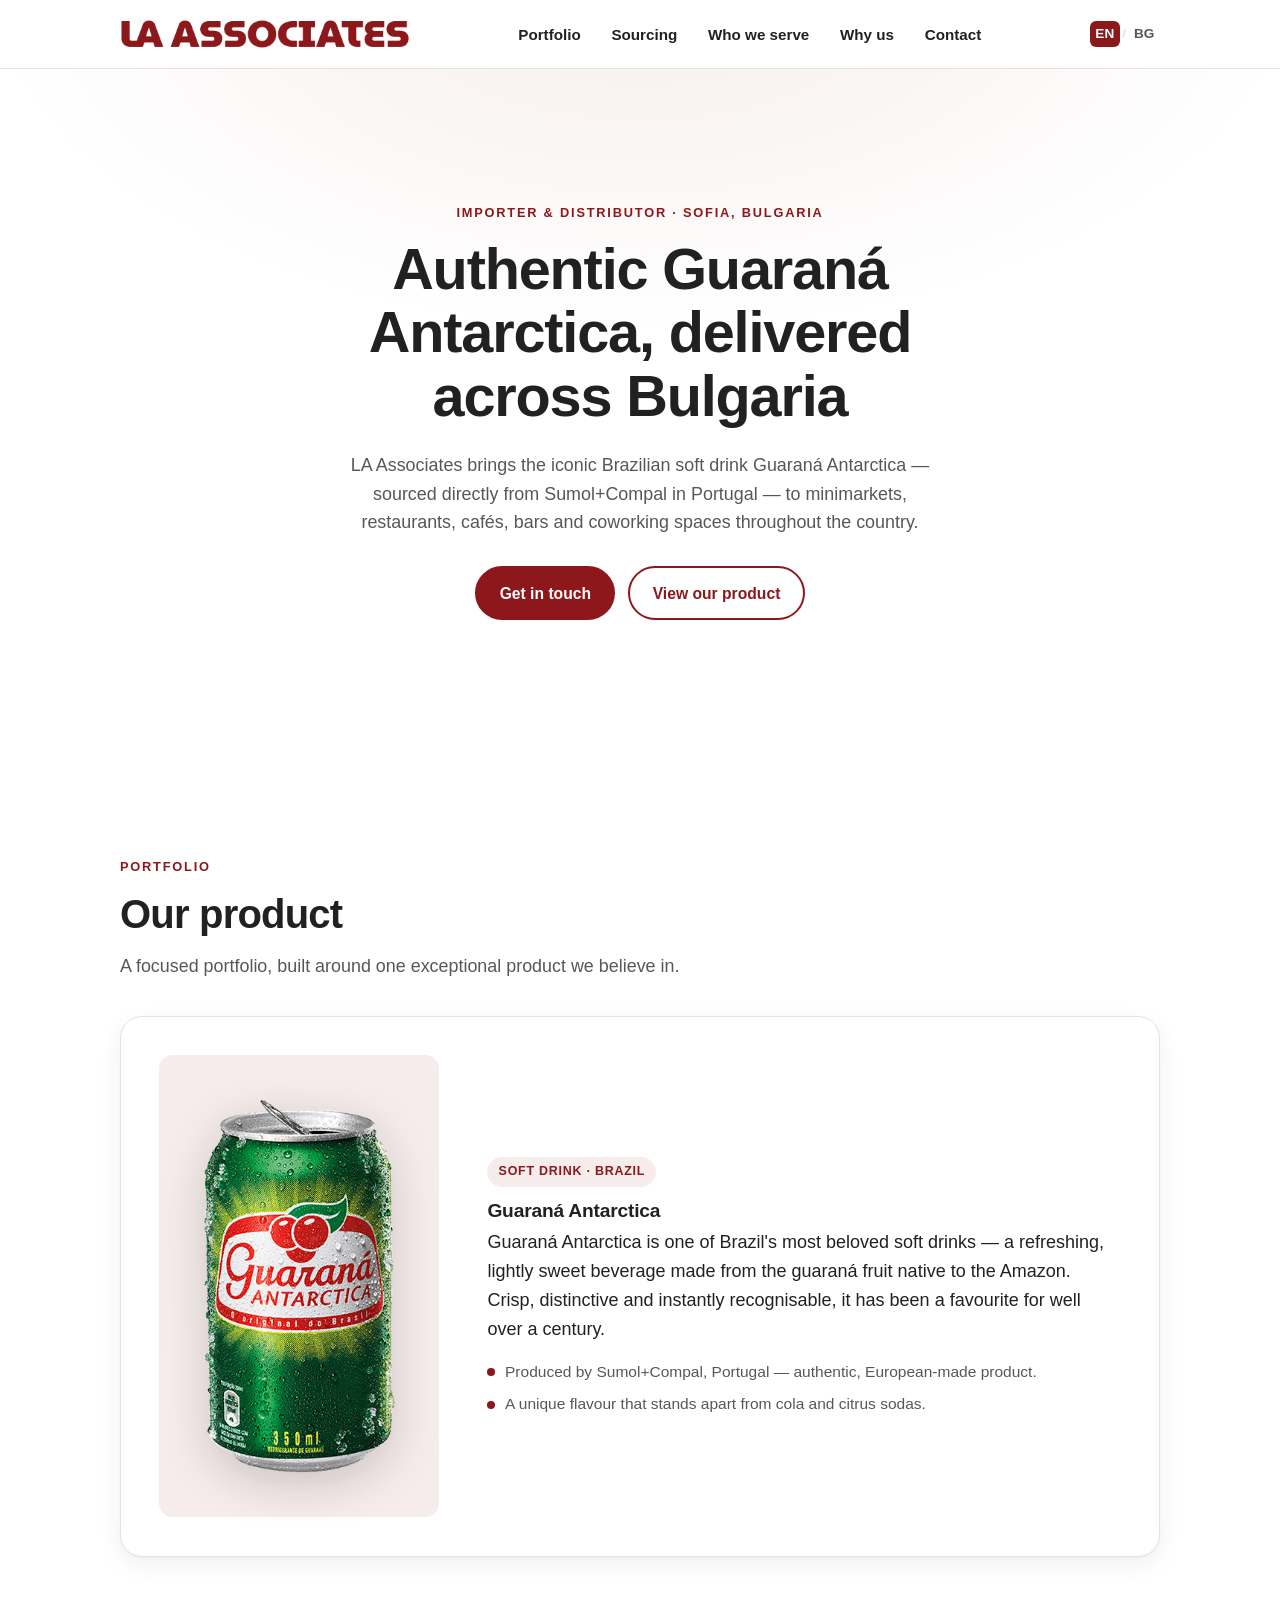
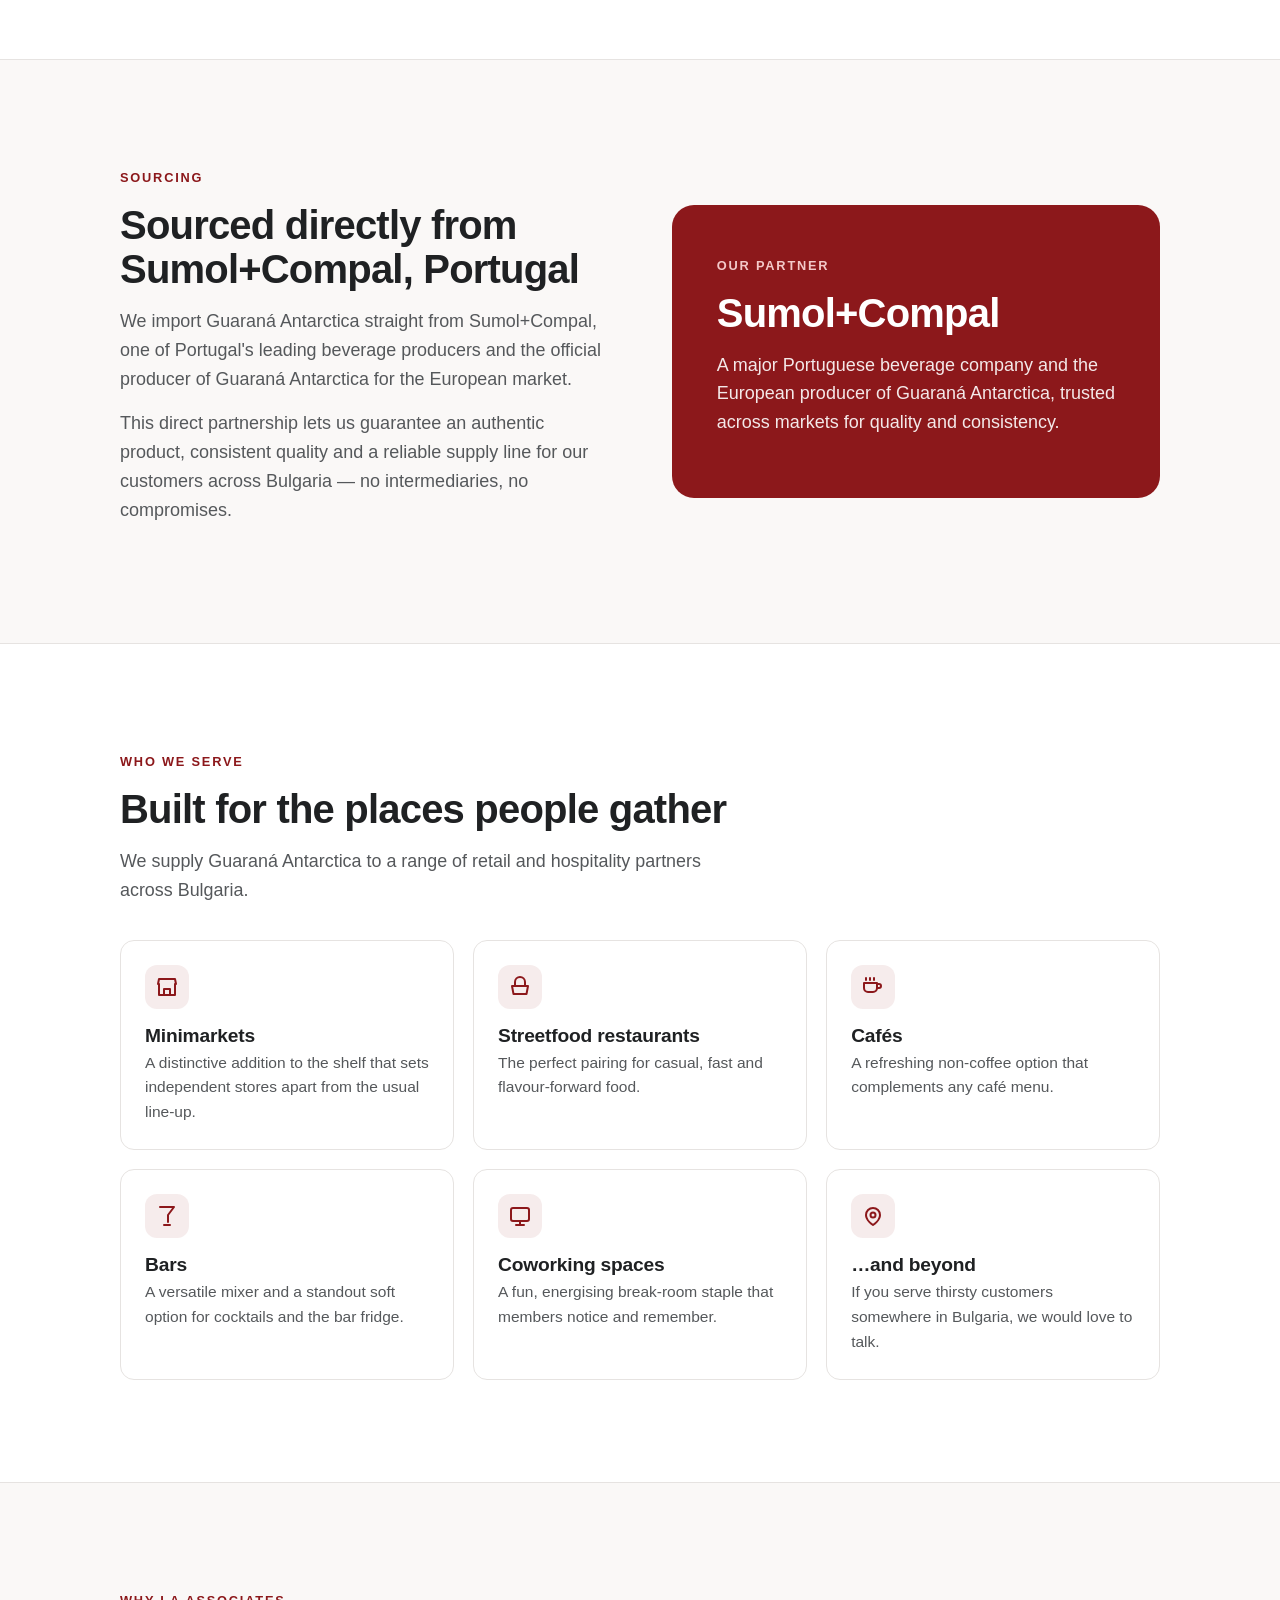
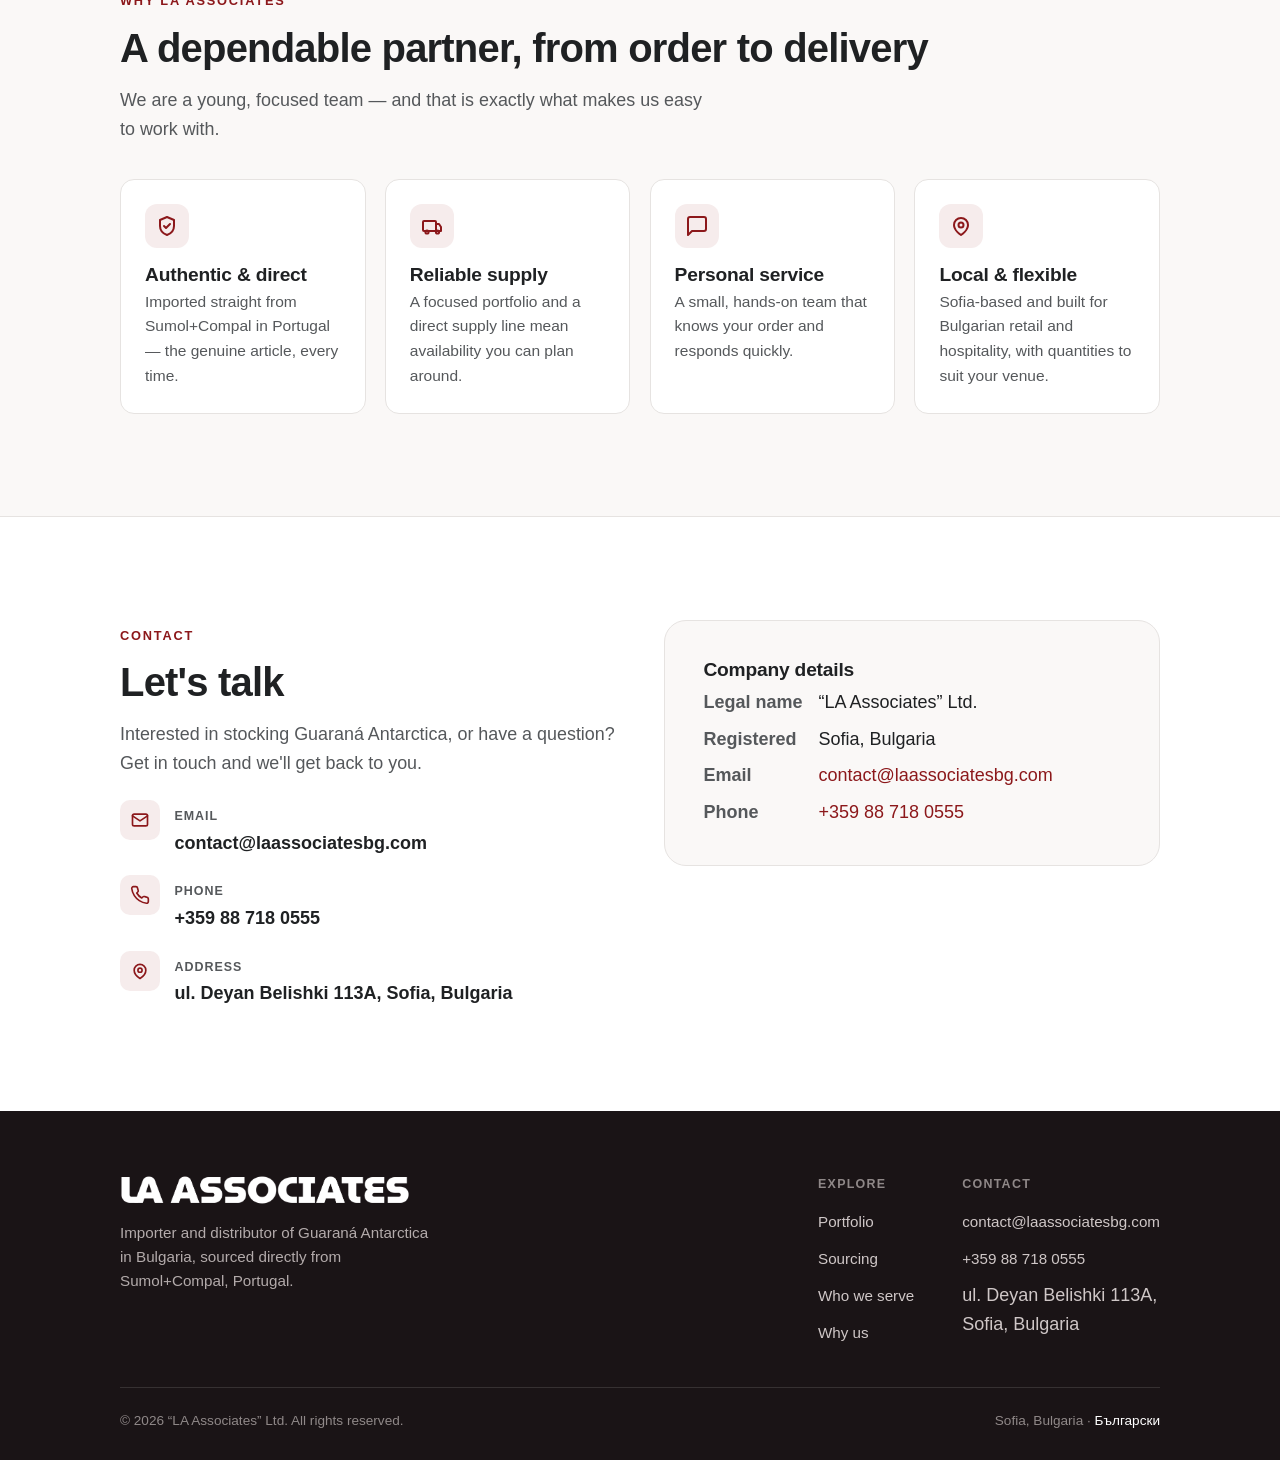
==== index.html @ d762b49c "Add initial website structure and assets for LA Associates - Created index.html with complete websit" ====
<!DOCTYPE html>
<html lang="en">
<head>
  <meta charset="utf-8">
  <meta name="viewport" content="width=device-width, initial-scale=1">

  <title>LA Associates — Guaraná Antarctica Importer & Distributor in Bulgaria</title>
  <meta name="description" content="LA Associates is a Sofia-based importer and distributor of Guaraná Antarctica, the iconic Brazilian soft drink, sourced directly from Sumol+Compal in Portugal and supplied to retailers and venues across Bulgaria.">
  <meta name="theme-color" content="#8C181B">
  <link rel="canonical" href="https://laassociatesbg.com/">

  <!-- Language alternates -->
  <link rel="alternate" hreflang="en" href="https://laassociatesbg.com/">
  <link rel="alternate" hreflang="bg" href="https://laassociatesbg.com/bg/">
  <link rel="alternate" hreflang="x-default" href="https://laassociatesbg.com/">

  <!-- Icons -->
  <link rel="icon" href="/favicon.ico" sizes="any">
  <link rel="icon" type="image/png" sizes="32x32" href="/assets/img/favicon-32.png">
  <link rel="icon" type="image/png" sizes="16x16" href="/assets/img/favicon-16.png">
  <link rel="apple-touch-icon" href="/assets/img/apple-touch-icon.png">
  <link rel="manifest" href="/site.webmanifest">

  <!-- Open Graph / Twitter -->
  <meta property="og:type" content="website">
  <meta property="og:site_name" content="LA Associates">
  <meta property="og:locale" content="en">
  <meta property="og:locale:alternate" content="bg">
  <meta property="og:title" content="LA Associates — Guaraná Antarctica Importer & Distributor in Bulgaria">
  <meta property="og:description" content="Sofia-based importer and distributor of Guaraná Antarctica, sourced directly from Sumol+Compal, Portugal.">
  <meta property="og:url" content="https://laassociatesbg.com/">
  <meta property="og:image" content="https://laassociatesbg.com/assets/img/og-image.png">
  <meta property="og:image:width" content="1200">
  <meta property="og:image:height" content="630">
  <meta name="twitter:card" content="summary_large_image">
  <meta name="twitter:title" content="LA Associates — Guaraná Antarctica Importer & Distributor in Bulgaria">
  <meta name="twitter:description" content="Sofia-based importer and distributor of Guaraná Antarctica, sourced directly from Sumol+Compal, Portugal.">
  <meta name="twitter:image" content="https://laassociatesbg.com/assets/img/og-image.png">

  <link rel="preload" as="image" href="/assets/img/logo-wordmark.png">
  <link rel="stylesheet" href="/assets/css/styles.css">

  <!-- Structured data: Organization -->
  <script type="application/ld+json">
  {
    "@context": "https://schema.org",
    "@type": "Organization",
    "name": "LA Associates",
    "legalName": "\"LA Associates\" Ltd.",
    "url": "https://laassociatesbg.com/",
    "logo": "https://laassociatesbg.com/assets/img/logo-mark.png",
    "image": "https://laassociatesbg.com/assets/img/og-image.png",
    "description": "Importer and distributor of Guaraná Antarctica in Bulgaria, sourced directly from Sumol+Compal, Portugal.",
    "address": {
      "@type": "PostalAddress",
      "streetAddress": "ul. Deyan Belishki 113A",
      "addressLocality": "Sofia",
      "addressCountry": "BG"
    },
    "contactPoint": {
      "@type": "ContactPoint",
      "contactType": "sales",
      "telephone": "+359887180555",
      "email": "contact@laassociatesbg.com",
      "areaServed": "BG",
      "availableLanguage": ["en", "bg"]
    }
  }
  </script>
</head>
<body>
  <a class="skip-link" href="#main">Skip to content</a>

  <header class="site-header">
    <div class="container nav">
      <a class="nav__logo" href="/" aria-label="LA Associates — home">
        <img src="/assets/img/logo-wordmark.png" alt="LA Associates" width="290" height="30">
      </a>

      <nav aria-label="Primary">
        <ul class="nav__links" id="nav-links">
          <li><a href="#portfolio">Portfolio</a></li>
          <li><a href="#sourcing">Sourcing</a></li>
          <li><a href="#sectors">Who we serve</a></li>
          <li><a href="#why">Why us</a></li>
          <li><a href="#contact">Contact</a></li>
        </ul>
      </nav>

      <div class="nav__right">
        <div class="lang" aria-label="Language">
          <a href="/" aria-current="true" hreflang="en">EN</a>
          <span class="sep">/</span>
          <a href="/bg/" hreflang="bg">BG</a>
        </div>
        <button class="nav__toggle" type="button" aria-expanded="false" aria-controls="nav-links" aria-label="Open menu">
          <svg viewBox="0 0 24 24" fill="none" stroke="currentColor" stroke-width="2" stroke-linecap="round"><line x1="3" y1="6" x2="21" y2="6"/><line x1="3" y1="12" x2="21" y2="12"/><line x1="3" y1="18" x2="21" y2="18"/></svg>
        </button>
      </div>
    </div>
  </header>

  <main id="main">

    <!-- HERO -->
    <section class="hero" id="home">
      <div class="container hero__inner">
        <span class="eyebrow">Importer &amp; distributor · Sofia, Bulgaria</span>
        <h1>Authentic Guaraná Antarctica, delivered across Bulgaria</h1>
        <p class="lead">LA Associates brings the iconic Brazilian soft drink Guaraná Antarctica — sourced directly from Sumol+Compal in Portugal — to minimarkets, restaurants, cafés, bars and coworking spaces throughout the country.</p>
        <div class="hero__actions">
          <a class="btn btn--primary" href="#contact">Get in touch</a>
          <a class="btn btn--ghost" href="#portfolio">View our product</a>
        </div>
      </div>
    </section>

    <!-- PORTFOLIO -->
    <section class="section" id="portfolio">
      <div class="container">
        <span class="eyebrow">Portfolio</span>
        <h2>Our product</h2>
        <p class="lead" style="margin-bottom:2.2rem">A focused portfolio, built around one exceptional product we believe in.</p>

        <div class="product">
          <div class="product__visual">
            <img src="/assets/img/guarana-can.png" alt="Guaraná Antarctica 350 ml can" width="258" height="503">
          </div>
          <div>
            <span class="product__tag">Soft drink · Brazil</span>
            <h3>Guaraná Antarctica</h3>
            <p>Guaraná Antarctica is one of Brazil's most beloved soft drinks — a refreshing, lightly sweet beverage made from the guaraná fruit native to the Amazon. Crisp, distinctive and instantly recognisable, it has been a favourite for well over a century.</p>
            <ul>
              <li>Produced by Sumol+Compal, Portugal — authentic, European-made product.</li>
              <li>A unique flavour that stands apart from cola and citrus sodas.</li>
              <!-- TODO: add exact available formats (e.g. can / PET bottle sizes) once confirmed. -->
            </ul>
          </div>
        </div>
      </div>
    </section>

    <!-- SOURCING -->
    <section class="section section--alt" id="sourcing">
      <div class="container split">
        <div>
          <span class="eyebrow">Sourcing</span>
          <h2>Sourced directly from Sumol+Compal, Portugal</h2>
          <p class="lead">We import Guaraná Antarctica straight from Sumol+Compal, one of Portugal's leading beverage producers and the official producer of Guaraná Antarctica for the European market.</p>
          <p style="color:var(--ink-soft)">This direct partnership lets us guarantee an authentic product, consistent quality and a reliable supply line for our customers across Bulgaria — no intermediaries, no compromises.</p>
        </div>
        <div class="split__panel">
          <span class="eyebrow">Our partner</span>
          <h2>Sumol+Compal</h2>
          <p>A major Portuguese beverage company and the European producer of Guaraná Antarctica, trusted across markets for quality and consistency.</p>
        </div>
      </div>
    </section>

    <!-- WHO WE SERVE -->
    <section class="section" id="sectors">
      <div class="container">
        <span class="eyebrow">Who we serve</span>
        <h2>Built for the places people gather</h2>
        <p class="lead" style="margin-bottom:2.2rem">We supply Guaraná Antarctica to a range of retail and hospitality partners across Bulgaria.</p>

        <div class="grid grid--3">
          <div class="card">
            <div class="card__icon"><svg viewBox="0 0 24 24" fill="none" stroke="currentColor" stroke-width="2" stroke-linecap="round" stroke-linejoin="round"><path d="M3 9l1-5h16l1 5"/><path d="M4 9v11h16V9"/><path d="M9 20v-6h6v6"/></svg></div>
            <h3>Minimarkets</h3>
            <p>A distinctive addition to the shelf that sets independent stores apart from the usual line-up.</p>
          </div>
          <div class="card">
            <div class="card__icon"><svg viewBox="0 0 24 24" fill="none" stroke="currentColor" stroke-width="2" stroke-linecap="round" stroke-linejoin="round"><path d="M4 11h16l-1.5 8h-13z"/><path d="M7 11V7a5 5 0 0 1 10 0v4"/></svg></div>
            <h3>Streetfood restaurants</h3>
            <p>The perfect pairing for casual, fast and flavour-forward food.</p>
          </div>
          <div class="card">
            <div class="card__icon"><svg viewBox="0 0 24 24" fill="none" stroke="currentColor" stroke-width="2" stroke-linecap="round" stroke-linejoin="round"><path d="M3 8h13v5a4 4 0 0 1-4 4H7a4 4 0 0 1-4-4z"/><path d="M16 9h2a2 2 0 0 1 0 4h-2"/><path d="M5 3v2M9 3v2M13 3v2"/></svg></div>
            <h3>Cafés</h3>
            <p>A refreshing non-coffee option that complements any café menu.</p>
          </div>
          <div class="card">
            <div class="card__icon"><svg viewBox="0 0 24 24" fill="none" stroke="currentColor" stroke-width="2" stroke-linecap="round" stroke-linejoin="round"><path d="M5 3h14l-6 8v7"/><path d="M9 21h6"/></svg></div>
            <h3>Bars</h3>
            <p>A versatile mixer and a standout soft option for cocktails and the bar fridge.</p>
          </div>
          <div class="card">
            <div class="card__icon"><svg viewBox="0 0 24 24" fill="none" stroke="currentColor" stroke-width="2" stroke-linecap="round" stroke-linejoin="round"><rect x="3" y="4" width="18" height="13" rx="2"/><path d="M8 21h8M12 17v4"/></svg></div>
            <h3>Coworking spaces</h3>
            <p>A fun, energising break-room staple that members notice and remember.</p>
          </div>
          <div class="card">
            <div class="card__icon"><svg viewBox="0 0 24 24" fill="none" stroke="currentColor" stroke-width="2" stroke-linecap="round" stroke-linejoin="round"><path d="M12 21s-7-4.5-7-10a7 7 0 0 1 14 0c0 5.5-7 10-7 10z"/><circle cx="12" cy="11" r="2.5"/></svg></div>
            <h3>…and beyond</h3>
            <p>If you serve thirsty customers somewhere in Bulgaria, we would love to talk.</p>
          </div>
        </div>
      </div>
    </section>

    <!-- WHY US -->
    <section class="section section--alt" id="why">
      <div class="container">
        <span class="eyebrow">Why LA Associates</span>
        <h2>A dependable partner, from order to delivery</h2>
        <p class="lead" style="margin-bottom:2.2rem">We are a young, focused team — and that is exactly what makes us easy to work with.</p>

        <div class="grid grid--4">
          <div class="card">
            <div class="card__icon"><svg viewBox="0 0 24 24" fill="none" stroke="currentColor" stroke-width="2" stroke-linecap="round" stroke-linejoin="round"><path d="M9 12l2 2 4-4"/><path d="M12 3l7 3v6c0 4.5-3 7.5-7 9-4-1.5-7-4.5-7-9V6z"/></svg></div>
            <h3>Authentic &amp; direct</h3>
            <p>Imported straight from Sumol+Compal in Portugal — the genuine article, every time.</p>
          </div>
          <div class="card">
            <div class="card__icon"><svg viewBox="0 0 24 24" fill="none" stroke="currentColor" stroke-width="2" stroke-linecap="round" stroke-linejoin="round"><rect x="3" y="7" width="13" height="10" rx="1"/><path d="M16 10h3l2 3v4h-5z"/><circle cx="7" cy="18" r="1.6"/><circle cx="17.5" cy="18" r="1.6"/></svg></div>
            <h3>Reliable supply</h3>
            <p>A focused portfolio and a direct supply line mean availability you can plan around.</p>
          </div>
          <div class="card">
            <div class="card__icon"><svg viewBox="0 0 24 24" fill="none" stroke="currentColor" stroke-width="2" stroke-linecap="round" stroke-linejoin="round"><path d="M21 15a2 2 0 0 1-2 2H7l-4 4V5a2 2 0 0 1 2-2h14a2 2 0 0 1 2 2z"/></svg></div>
            <h3>Personal service</h3>
            <p>A small, hands-on team that knows your order and responds quickly.</p>
          </div>
          <div class="card">
            <div class="card__icon"><svg viewBox="0 0 24 24" fill="none" stroke="currentColor" stroke-width="2" stroke-linecap="round" stroke-linejoin="round"><path d="M12 21s-7-4.5-7-10a7 7 0 0 1 14 0c0 5.5-7 10-7 10z"/><circle cx="12" cy="11" r="2.5"/></svg></div>
            <h3>Local &amp; flexible</h3>
            <p>Sofia-based and built for Bulgarian retail and hospitality, with quantities to suit your venue.</p>
          </div>
        </div>
      </div>
    </section>

    <!-- CONTACT -->
    <section class="section" id="contact">
      <div class="container">
        <div class="contact__grid">
          <div>
            <span class="eyebrow">Contact</span>
            <h2>Let's talk</h2>
            <p class="lead">Interested in stocking Guaraná Antarctica, or have a question? Get in touch and we'll get back to you.</p>
            <ul class="contact__list">
              <li>
                <span class="contact__ico"><svg viewBox="0 0 24 24" fill="none" stroke="currentColor" stroke-width="2" stroke-linecap="round" stroke-linejoin="round"><rect x="3" y="5" width="18" height="14" rx="2"/><path d="m3 7 9 6 9-6"/></svg></span>
                <span><span class="k">Email</span><br><a class="v" href="mailto:contact@laassociatesbg.com">contact@laassociatesbg.com</a></span>
              </li>
              <li>
                <span class="contact__ico"><svg viewBox="0 0 24 24" fill="none" stroke="currentColor" stroke-width="2" stroke-linecap="round" stroke-linejoin="round"><path d="M22 16.9v3a2 2 0 0 1-2.2 2 19.8 19.8 0 0 1-8.6-3.1 19.5 19.5 0 0 1-6-6 19.8 19.8 0 0 1-3.1-8.6A2 2 0 0 1 4.1 2h3a2 2 0 0 1 2 1.7c.1.9.4 1.8.7 2.6a2 2 0 0 1-.5 2.1L8.1 9.6a16 16 0 0 0 6 6l1.2-1.2a2 2 0 0 1 2.1-.5c.8.3 1.7.6 2.6.7a2 2 0 0 1 1.9 2z"/></svg></span>
                <span><span class="k">Phone</span><br><a class="v" href="tel:+359887180555">+359 88 718 0555</a></span>
              </li>
              <li>
                <span class="contact__ico"><svg viewBox="0 0 24 24" fill="none" stroke="currentColor" stroke-width="2" stroke-linecap="round" stroke-linejoin="round"><path d="M12 21s-7-4.5-7-10a7 7 0 0 1 14 0c0 5.5-7 10-7 10z"/><circle cx="12" cy="11" r="2.5"/></svg></span>
                <span><span class="k">Address</span><br><span class="v">ul. Deyan Belishki 113A, Sofia, Bulgaria</span></span>
              </li>
            </ul>
          </div>
          <aside class="contact__card">
            <h3>Company details</h3>
            <dl>
              <dt>Legal name</dt><dd>“LA Associates” Ltd.</dd>
              <dt>Registered</dt><dd>Sofia, Bulgaria</dd>
              <!-- TODO: add VAT number once available -->
              <dt>Email</dt><dd><a href="mailto:contact@laassociatesbg.com">contact@laassociatesbg.com</a></dd>
              <dt>Phone</dt><dd><a href="tel:+359887180555">+359 88 718 0555</a></dd>
            </dl>
          </aside>
        </div>
      </div>
    </section>
  </main>

  <footer class="site-footer">
    <div class="container">
      <div class="footer__top">
        <div class="footer__brand">
          <img src="/assets/img/logo-wordmark.png" alt="LA Associates" width="290" height="30">
          <p>Importer and distributor of Guaraná Antarctica in Bulgaria, sourced directly from Sumol+Compal, Portugal.</p>
        </div>
        <div class="footer__nav">
          <div>
            <h4>Explore</h4>
            <ul>
              <li><a href="#portfolio">Portfolio</a></li>
              <li><a href="#sourcing">Sourcing</a></li>
              <li><a href="#sectors">Who we serve</a></li>
              <li><a href="#why">Why us</a></li>
            </ul>
          </div>
          <div>
            <h4>Contact</h4>
            <ul>
              <li><a href="mailto:contact@laassociatesbg.com">contact@laassociatesbg.com</a></li>
              <li><a href="tel:+359887180555">+359 88 718 0555</a></li>
              <li>ul. Deyan Belishki 113A,<br>Sofia, Bulgaria</li>
            </ul>
            <!-- Social links go here once available -->
          </div>
        </div>
      </div>
      <div class="footer__bottom">
        <span>&copy; <span id="year">2026</span> “LA Associates” Ltd. All rights reserved.<!-- TODO: append “· VAT: <number>” once available --></span>
        <span>Sofia, Bulgaria · <a href="/bg/">Български</a></span>
      </div>
    </div>
  </footer>

  <script src="/assets/js/main.js" defer></script>
</body>
</html>
---- assets/css/styles.css ----
/* =========================================================================
   LA Associates — stylesheet
   Single shared stylesheet for the English (/) and Bulgarian (/bg/) pages.
   Theming lives in :root — change the brand here and it updates everywhere.
   ========================================================================= */

:root {
  --brand:        #8C181B;   /* logo maroon */
  --brand-dark:   #6E1215;
  --brand-tint:   #f6ecec;   /* very light maroon wash for section backgrounds */
  --ink:          #1F2123;   /* body text */
  --ink-soft:     #55585b;   /* secondary text */
  --line:         #e6e3e1;   /* hairline borders */
  --bg:           #ffffff;
  --bg-alt:       #faf8f7;
  --radius:       14px;
  --radius-lg:    22px;
  --maxw:         1120px;
  --shadow:       0 1px 2px rgba(0,0,0,.04), 0 8px 24px rgba(20,10,10,.06);
  --font: -apple-system, BlinkMacSystemFont, "Segoe UI", Roboto, Helvetica, Arial,
          "Apple Color Emoji", "Segoe UI Emoji", sans-serif;
}

/* ---------- reset ---------- */
*, *::before, *::after { box-sizing: border-box; }
html { scroll-behavior: smooth; -webkit-text-size-adjust: 100%; }
body {
  margin: 0;
  font-family: var(--font);
  color: var(--ink);
  background: var(--bg);
  line-height: 1.6;
  font-size: clamp(16px, 1vw + 14px, 18px);
  -webkit-font-smoothing: antialiased;
}
img { max-width: 100%; display: block; height: auto; }
a { color: var(--brand); text-decoration: none; }
a:hover { text-decoration: underline; }
h1, h2, h3 { line-height: 1.1; letter-spacing: -0.02em; font-weight: 800; margin: 0 0 .4em; }
h1 { font-size: clamp(2.1rem, 5vw + 1rem, 3.6rem); }
h2 { font-size: clamp(1.7rem, 3vw + .8rem, 2.5rem); }
h3 { font-size: 1.2rem; letter-spacing: -0.01em; }
p  { margin: 0 0 1rem; }
:focus-visible { outline: 3px solid var(--brand); outline-offset: 2px; border-radius: 4px; }

/* ---------- layout helpers ---------- */
.container { width: 100%; max-width: var(--maxw); margin-inline: auto; padding-inline: clamp(20px, 5vw, 40px); }
.section { padding: clamp(56px, 8vw, 104px) 0; }
.section--alt { background: var(--bg-alt); border-block: 1px solid var(--line); }
.eyebrow {
  display: inline-block; font-size: .8rem; font-weight: 700; letter-spacing: .14em;
  text-transform: uppercase; color: var(--brand); margin-bottom: .9rem;
}
.lead { font-size: 1.12rem; color: var(--ink-soft); max-width: 60ch; }
.skip-link {
  position: absolute; left: -9999px; top: 0; background: var(--brand); color: #fff;
  padding: .6rem 1rem; z-index: 100; border-radius: 0 0 8px 0;
}
.skip-link:focus { left: 0; }

/* ---------- buttons ---------- */
.btn {
  display: inline-flex; align-items: center; gap: .5rem; font-weight: 700;
  padding: .8rem 1.4rem; border-radius: 999px; border: 2px solid var(--brand);
  transition: background .15s ease, color .15s ease, transform .15s ease;
  text-decoration: none; cursor: pointer; font-size: .98rem;
}
.btn--primary { background: var(--brand); color: #fff; }
.btn--primary:hover { background: var(--brand-dark); border-color: var(--brand-dark); text-decoration: none; transform: translateY(-1px); }
.btn--ghost { background: transparent; color: var(--brand); }
.btn--ghost:hover { background: var(--brand-tint); text-decoration: none; }

/* ---------- header / nav ---------- */
.site-header {
  position: sticky; top: 0; z-index: 50; background: rgba(255,255,255,.92);
  backdrop-filter: saturate(180%) blur(10px); border-bottom: 1px solid var(--line);
}
.nav { display: flex; align-items: center; justify-content: space-between; gap: 1rem; min-height: 68px; }
.nav__logo img { height: 30px; width: auto; }
.nav__links { display: flex; align-items: center; gap: clamp(1rem, 2.4vw, 2rem); list-style: none; margin: 0; padding: 0; }
.nav__links a { color: var(--ink); font-weight: 600; font-size: .95rem; }
.nav__links a:hover { color: var(--brand); text-decoration: none; }
.nav__right { display: flex; align-items: center; gap: 1.2rem; }

/* language switcher */
.lang { display: inline-flex; align-items: center; gap: .15rem; font-size: .85rem; font-weight: 700; }
.lang a { color: var(--ink-soft); padding: .15rem .35rem; border-radius: 6px; }
.lang a:hover { color: var(--brand); text-decoration: none; }
.lang [aria-current="true"] { color: #fff; background: var(--brand); }
.lang span.sep { color: var(--line); }

/* mobile nav */
.nav__toggle {
  display: none; background: none; border: 0; cursor: pointer; padding: .4rem;
  color: var(--ink);
}
.nav__toggle svg { width: 26px; height: 26px; }

@media (max-width: 860px) {
  .nav__toggle { display: inline-flex; }
  .nav__links {
    position: fixed; inset: 68px 0 auto 0; flex-direction: column; align-items: flex-start;
    gap: 0; background: #fff; border-bottom: 1px solid var(--line); padding: .5rem 0;
    box-shadow: var(--shadow); transform: translateY(-12px); opacity: 0; pointer-events: none;
    transition: opacity .18s ease, transform .18s ease;
  }
  .nav__links.is-open { transform: translateY(0); opacity: 1; pointer-events: auto; }
  .nav__links li { width: 100%; }
  .nav__links a { display: block; padding: .85rem clamp(20px,5vw,40px); width: 100%; }
}

/* ---------- hero ---------- */
.hero { position: relative; overflow: hidden; background:
  radial-gradient(1100px 620px at 50% -16%, var(--brand-tint), transparent 60%); }
.hero__inner { padding: clamp(60px, 10vw, 128px) 0; text-align: center; }
.hero__inner h1 { max-width: 20ch; margin-inline: auto; }
.hero__inner .lead { max-width: 60ch; margin-inline: auto; }
.hero__actions { display: flex; flex-wrap: wrap; gap: .8rem; margin-top: 1.8rem; justify-content: center; }

/* ---------- cards / grids ---------- */
.grid { display: grid; gap: 1.2rem; }
.grid--3 { grid-template-columns: repeat(3, 1fr); }
.grid--4 { grid-template-columns: repeat(4, 1fr); }
@media (max-width: 900px) { .grid--3, .grid--4 { grid-template-columns: repeat(2, 1fr); } }
@media (max-width: 560px) { .grid--3, .grid--4 { grid-template-columns: 1fr; } }

.card {
  background: var(--bg); border: 1px solid var(--line); border-radius: var(--radius);
  padding: 1.5rem; transition: box-shadow .18s ease, transform .18s ease;
}
.card:hover { box-shadow: var(--shadow); transform: translateY(-2px); }
.card__icon {
  width: 44px; height: 44px; border-radius: 12px; display: grid; place-items: center;
  background: var(--brand-tint); color: var(--brand); margin-bottom: 1rem;
}
.card__icon svg { width: 24px; height: 24px; }
.card h3 { margin-bottom: .3rem; }
.card p { color: var(--ink-soft); margin: 0; font-size: .97rem; }

/* product (portfolio) */
.product { display: grid; grid-template-columns: 280px 1fr; gap: clamp(1.5rem, 4vw, 3rem); align-items: center;
  border: 1px solid var(--line); border-radius: var(--radius-lg); padding: clamp(1.4rem, 3vw, 2.4rem); background: #fff; box-shadow: var(--shadow); }
.product__visual { background: var(--brand-tint); border-radius: var(--radius); aspect-ratio: 4/5; display: grid; grid-template-columns: 1fr; place-items: center; padding: clamp(24px, 4vw, 44px); }
.product__visual img { width: auto; height: auto; max-width: 100%; max-height: 100%; filter: drop-shadow(0 12px 22px rgba(20,10,10,.18)); }
.product__tag { display:inline-block; font-size:.78rem; font-weight:700; letter-spacing:.06em; text-transform:uppercase; color: var(--brand); background: var(--brand-tint); padding:.3rem .7rem; border-radius:999px; margin-bottom:.8rem; }
.product ul { margin: 1rem 0 0; padding: 0; list-style: none; display: grid; gap: .5rem; }
.product li { display: flex; gap: .6rem; align-items: flex-start; color: var(--ink-soft); font-size: .97rem; }
.product li::before { content: ""; flex: none; width: 8px; height: 8px; margin-top: .55rem; border-radius: 50%; background: var(--brand); }
@media (max-width: 680px) { .product { grid-template-columns: 1fr; } .product__visual { max-width: 220px; margin-inline: auto; } }

/* sourcing split */
.split { display: grid; grid-template-columns: 1fr 1fr; gap: clamp(2rem,5vw,4rem); align-items: center; }
@media (max-width: 820px) { .split { grid-template-columns: 1fr; } }
.split__panel { background: var(--brand); color: #fff; border-radius: var(--radius-lg); padding: clamp(1.8rem, 4vw, 2.8rem); }
.split__panel .eyebrow { color: #f3c9c9; }
.split__panel h2 { color: #fff; }
.split__panel p { color: rgba(255,255,255,.9); }

/* ---------- contact ---------- */
.contact__grid { display: grid; grid-template-columns: 1fr 1fr; gap: clamp(1.5rem, 4vw, 3rem); align-items: start; }
@media (max-width: 760px) { .contact__grid { grid-template-columns: 1fr; } }
.contact__list { list-style: none; margin: 1.4rem 0 0; padding: 0; display: grid; gap: 1.1rem; }
.contact__list li { display: flex; gap: .9rem; align-items: flex-start; }
.contact__ico { flex: none; width: 40px; height: 40px; border-radius: 10px; background: var(--brand-tint); color: var(--brand); display: grid; place-items: center; }
.contact__ico svg { width: 20px; height: 20px; }
.contact__list .k { font-size: .78rem; text-transform: uppercase; letter-spacing: .08em; color: var(--ink-soft); font-weight: 700; }
.contact__list .v { font-weight: 600; color: var(--ink); }
.contact__list a.v:hover { color: var(--brand); }
.contact__card { background: var(--bg-alt); border: 1px solid var(--line); border-radius: var(--radius-lg); padding: clamp(1.5rem, 4vw, 2.4rem); }
.contact__card dl { margin: 0; display: grid; grid-template-columns: auto 1fr; gap: .5rem 1rem; }
.contact__card dt { font-weight: 700; color: var(--ink-soft); }
.contact__card dd { margin: 0; }

/* ---------- footer ---------- */
.site-footer { background: #1a1416; color: #cfc7c7; padding: clamp(40px, 6vw, 64px) 0 28px; }
.site-footer a { color: #fff; }
.footer__top { display: flex; flex-wrap: wrap; justify-content: space-between; gap: 2rem; }
.footer__brand img { height: 30px; filter: brightness(0) invert(1); margin-bottom: 1rem; }
.footer__brand p { max-width: 38ch; color: #b3abab; font-size: .95rem; }
.footer__nav { display: flex; gap: 3rem; flex-wrap: wrap; }
.footer__nav h4 { font-size: .78rem; text-transform: uppercase; letter-spacing: .1em; color: #8f8888; margin: 0 0 .8rem; }
.footer__nav ul { list-style: none; margin: 0; padding: 0; display: grid; gap: .5rem; }
.footer__nav a { color: #cfc7c7; font-size: .95rem; }
.footer__nav a:hover { color: #fff; }
.footer__bottom { margin-top: 2.5rem; padding-top: 1.4rem; border-top: 1px solid rgba(255,255,255,.12);
  display: flex; flex-wrap: wrap; gap: .6rem 1.5rem; justify-content: space-between; font-size: .85rem; color: #8f8888; }

/* reduced motion */
@media (prefers-reduced-motion: reduce) {
  html { scroll-behavior: auto; }
  * { transition: none !important; }
}
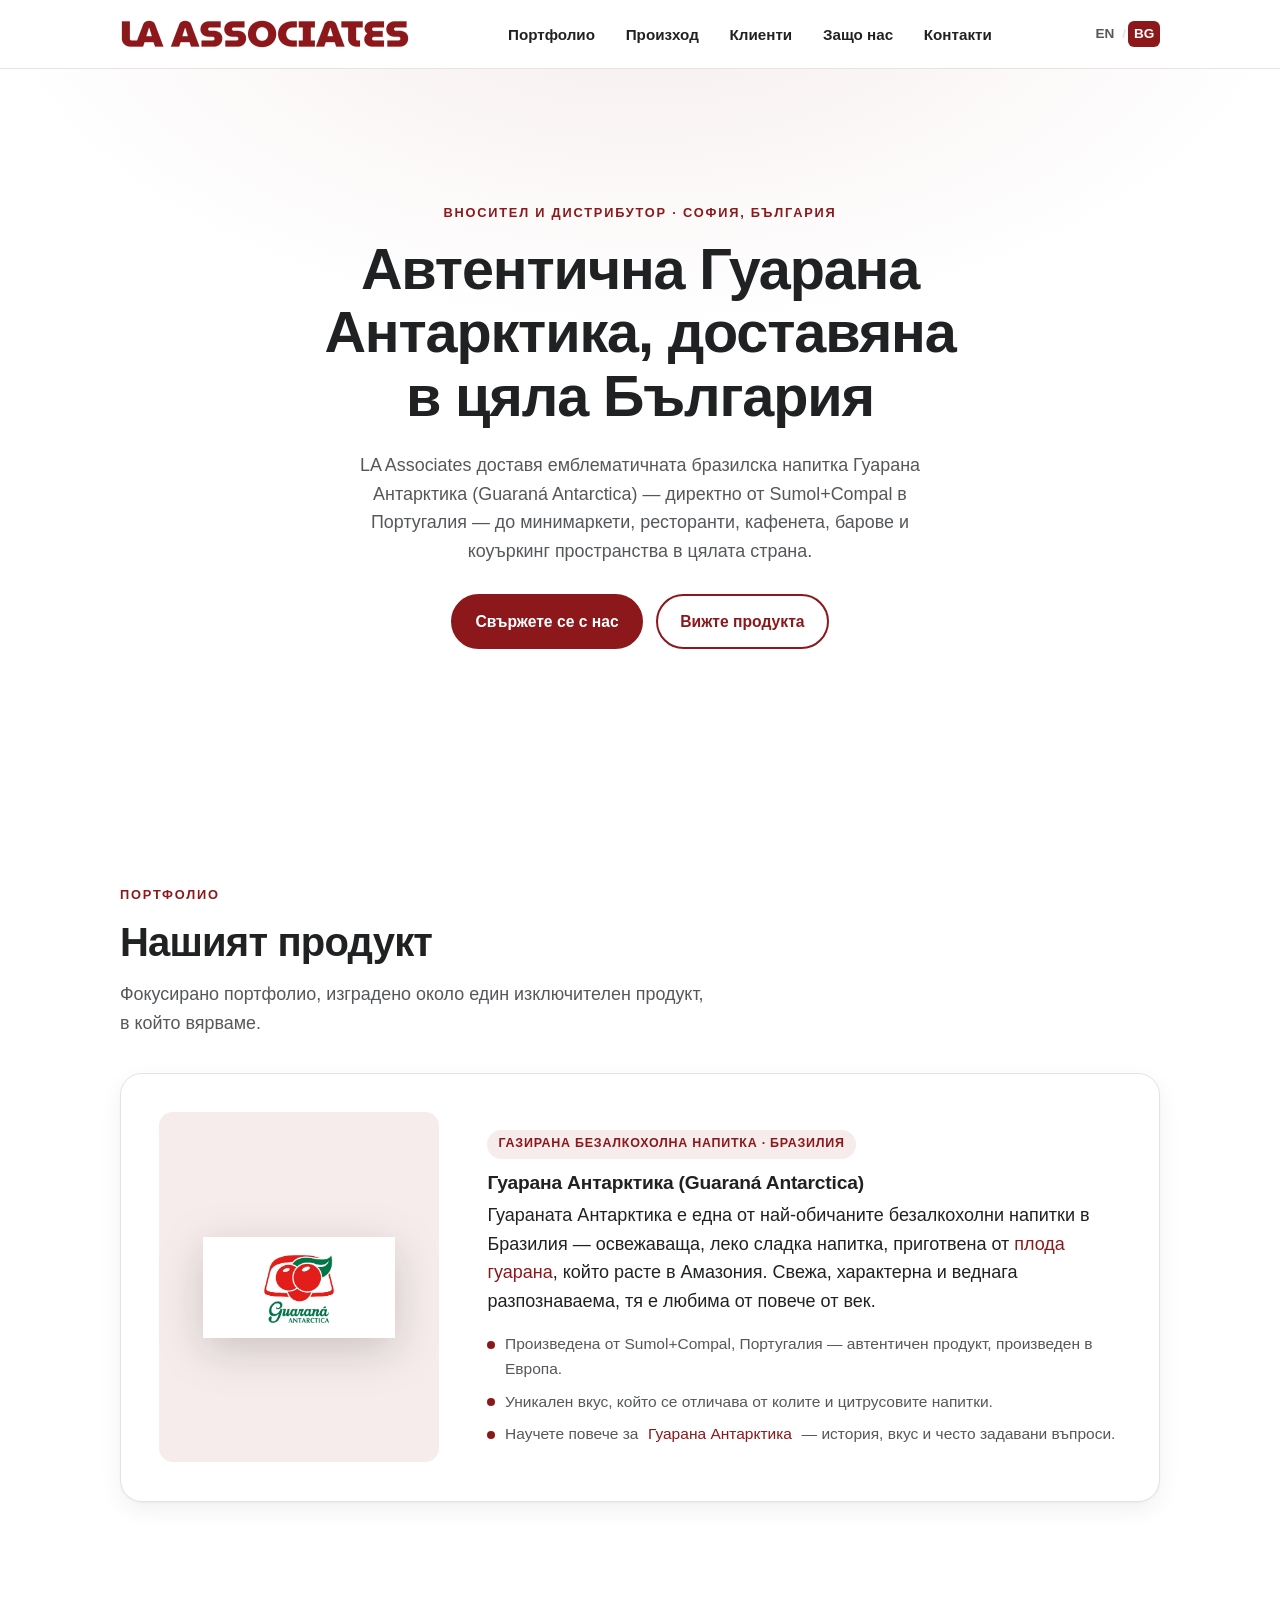
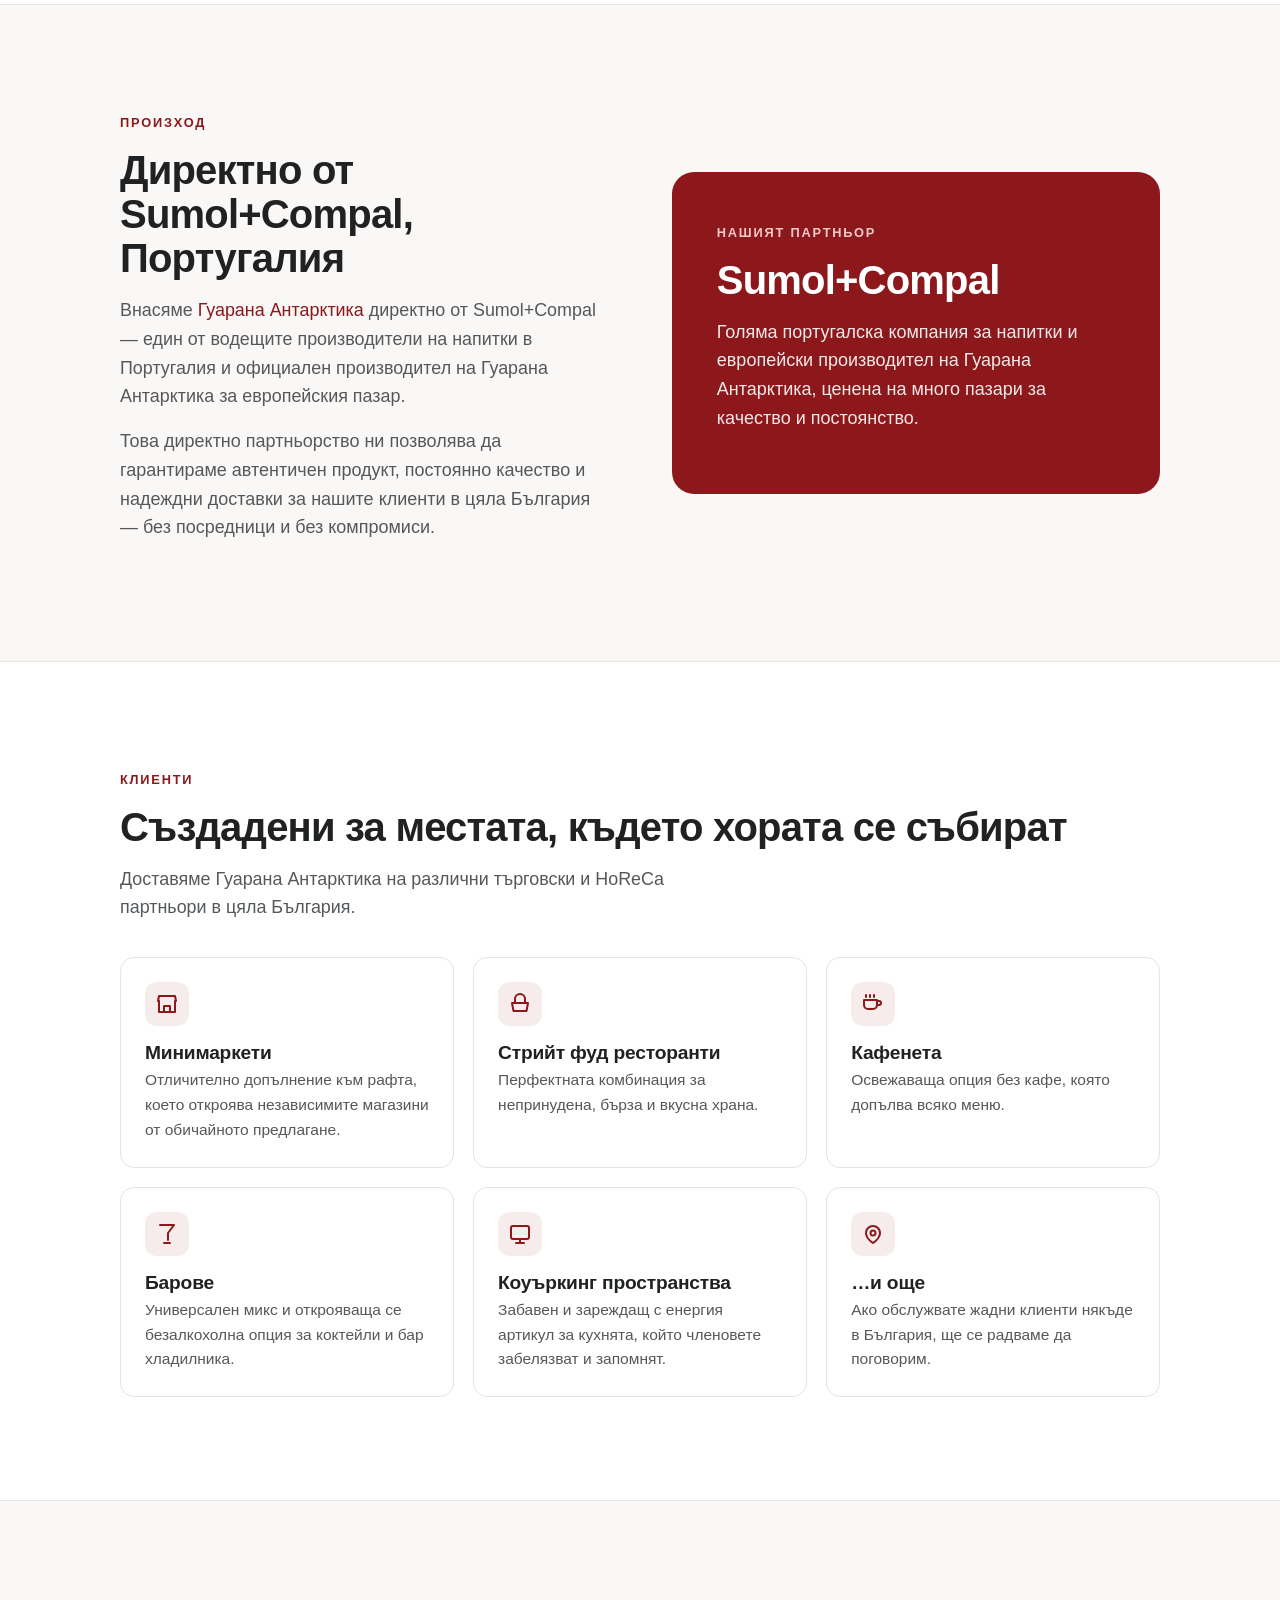
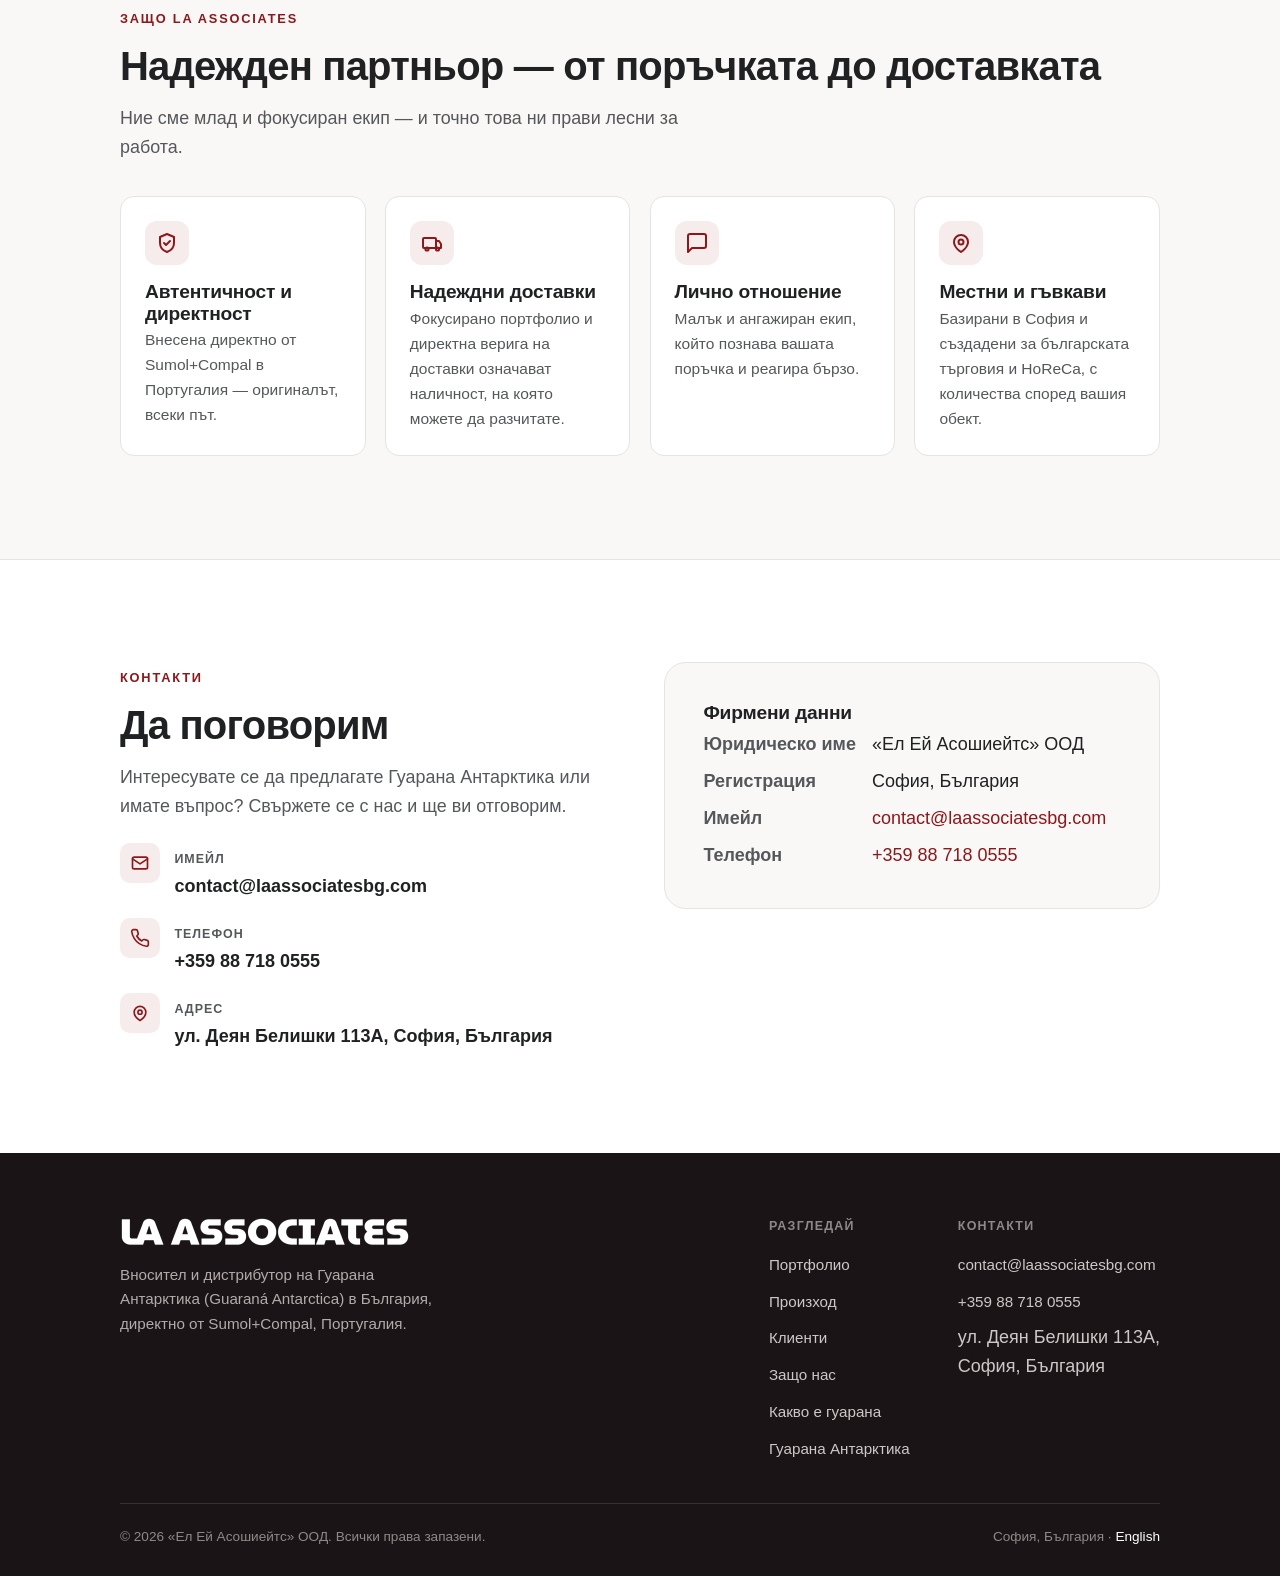
==== commit d72ffecc: "SEO overhaul: Bulgarian at root, content cluster, structured data The Bulgarian page previously wrot" ====
--- a/index.html
+++ b/index.html
@@ -1,18 +1,22 @@
 <!DOCTYPE html>
-<html lang="en">
+<html lang="bg">
 <head>
   <meta charset="utf-8">
   <meta name="viewport" content="width=device-width, initial-scale=1">
 
-  <title>LA Associates — Guaraná Antarctica Importer & Distributor in Bulgaria</title>
-  <meta name="description" content="LA Associates is a Sofia-based importer and distributor of Guaraná Antarctica, the iconic Brazilian soft drink, sourced directly from Sumol+Compal in Portugal and supplied to retailers and venues across Bulgaria.">
+  <title>Гуарана Антарктика — вносител и дистрибутор в България | LA Associates</title>
+  <meta name="description" content="Вносител и дистрибутор на Гуарана Антарктика в България — бразилската газирана напитка от плода гуарана, директно от Sumol+Compal. Доставки в София и цялата страна.">
   <meta name="theme-color" content="#8C181B">
   <link rel="canonical" href="https://laassociatesbg.com/">
 
   <!-- Language alternates -->
-  <link rel="alternate" hreflang="en" href="https://laassociatesbg.com/">
-  <link rel="alternate" hreflang="bg" href="https://laassociatesbg.com/bg/">
+  <link rel="alternate" hreflang="bg" href="https://laassociatesbg.com/">
+  <link rel="alternate" hreflang="en" href="https://laassociatesbg.com/en/">
   <link rel="alternate" hreflang="x-default" href="https://laassociatesbg.com/">
+
+  <!-- Geo targeting -->
+  <meta name="geo.region" content="BG-22">
+  <meta name="geo.placename" content="Sofia">
 
   <!-- Icons -->
   <link rel="icon" href="/favicon.ico" sizes="any">
@@ -24,76 +28,167 @@
   <!-- Open Graph / Twitter -->
   <meta property="og:type" content="website">
   <meta property="og:site_name" content="LA Associates">
-  <meta property="og:locale" content="en">
-  <meta property="og:locale:alternate" content="bg">
-  <meta property="og:title" content="LA Associates — Guaraná Antarctica Importer & Distributor in Bulgaria">
-  <meta property="og:description" content="Sofia-based importer and distributor of Guaraná Antarctica, sourced directly from Sumol+Compal, Portugal.">
+  <meta property="og:locale" content="bg_BG">
+  <meta property="og:locale:alternate" content="en_GB">
+  <meta property="og:title" content="Гуарана Антарктика — вносител и дистрибутор в България">
+  <meta property="og:description" content="Бразилската газирана напитка от плода гуарана, директно от Sumol+Compal, Португалия.">
   <meta property="og:url" content="https://laassociatesbg.com/">
   <meta property="og:image" content="https://laassociatesbg.com/assets/img/og-image.png">
   <meta property="og:image:width" content="1200">
   <meta property="og:image:height" content="630">
+  <meta property="og:image:alt" content="Гуарана Антарктика — LA Associates, София">
   <meta name="twitter:card" content="summary_large_image">
-  <meta name="twitter:title" content="LA Associates — Guaraná Antarctica Importer & Distributor in Bulgaria">
-  <meta name="twitter:description" content="Sofia-based importer and distributor of Guaraná Antarctica, sourced directly from Sumol+Compal, Portugal.">
+  <meta name="twitter:title" content="Гуарана Антарктика — вносител и дистрибутор в България">
+  <meta name="twitter:description" content="Бразилската газирана напитка от плода гуарана, директно от Sumol+Compal, Португалия.">
   <meta name="twitter:image" content="https://laassociatesbg.com/assets/img/og-image.png">
 
   <link rel="preload" as="image" href="/assets/img/logo-wordmark.png">
   <link rel="stylesheet" href="/assets/css/styles.css">
 
-  <!-- Structured data: Organization -->
+  <!-- Structured data -->
   <script type="application/ld+json">
   {
     "@context": "https://schema.org",
-    "@type": "Organization",
-    "name": "LA Associates",
-    "legalName": "\"LA Associates\" Ltd.",
-    "url": "https://laassociatesbg.com/",
-    "logo": "https://laassociatesbg.com/assets/img/logo-mark.png",
-    "image": "https://laassociatesbg.com/assets/img/og-image.png",
-    "description": "Importer and distributor of Guaraná Antarctica in Bulgaria, sourced directly from Sumol+Compal, Portugal.",
-    "address": {
-      "@type": "PostalAddress",
-      "streetAddress": "ul. Deyan Belishki 113A",
-      "addressLocality": "Sofia",
-      "addressCountry": "BG"
-    },
-    "contactPoint": {
-      "@type": "ContactPoint",
-      "contactType": "sales",
-      "telephone": "+359887180555",
-      "email": "contact@laassociatesbg.com",
-      "areaServed": "BG",
-      "availableLanguage": ["en", "bg"]
-    }
+    "@graph": [
+      {
+        "@type": "Organization",
+        "@id": "https://laassociatesbg.com/#organization",
+        "name": "LA Associates",
+        "alternateName": ["Ел Ей Асошиейтс", "LA Associates Bulgaria"],
+        "legalName": "«Ел Ей Асошиейтс» ООД",
+        "url": "https://laassociatesbg.com/",
+        "logo": {
+          "@type": "ImageObject",
+          "url": "https://laassociatesbg.com/assets/img/logo-mark.png",
+          "width": 600,
+          "height": 424
+        },
+        "image": "https://laassociatesbg.com/assets/img/og-image.png",
+        "description": "Вносител и дистрибутор на Гуарана Антарктика в България, директно от Sumol+Compal, Португалия.",
+        "knowsAbout": [
+          "Гуарана Антарктика",
+          "Guaraná Antarctica",
+          "гуарана",
+          "безалкохолни напитки",
+          "внос на напитки",
+          "дистрибуция на напитки"
+        ],
+        "address": { "@id": "https://laassociatesbg.com/#address" },
+        "contactPoint": {
+          "@type": "ContactPoint",
+          "contactType": "sales",
+          "telephone": "+359887180555",
+          "email": "contact@laassociatesbg.com",
+          "areaServed": "BG",
+          "availableLanguage": ["bg", "en"]
+        }
+      },
+      {
+        "@type": "PostalAddress",
+        "@id": "https://laassociatesbg.com/#address",
+        "streetAddress": "ул. Деян Белишки 113А",
+        "addressLocality": "София",
+        "addressRegion": "София-град",
+        "postalCode": "1404",
+        "addressCountry": "BG"
+      },
+      {
+        "@type": "LocalBusiness",
+        "@id": "https://laassociatesbg.com/#localbusiness",
+        "name": "LA Associates",
+        "description": "Вносител и дистрибутор на Гуарана Антарктика за магазини, ресторанти, кафенета и барове в България.",
+        "url": "https://laassociatesbg.com/",
+        "image": "https://laassociatesbg.com/assets/img/og-image.png",
+        "logo": "https://laassociatesbg.com/assets/img/logo-mark.png",
+        "telephone": "+359887180555",
+        "email": "contact@laassociatesbg.com",
+        "priceRange": "$$",
+        "currenciesAccepted": "BGN",
+        "address": { "@id": "https://laassociatesbg.com/#address" },
+        "parentOrganization": { "@id": "https://laassociatesbg.com/#organization" },
+        "openingHoursSpecification": [{
+          "@type": "OpeningHoursSpecification",
+          "dayOfWeek": ["Monday", "Tuesday", "Wednesday", "Thursday", "Friday"],
+          "opens": "09:00",
+          "closes": "18:00"
+        }],
+        "areaServed": [
+          { "@type": "Country", "name": "България" },
+          { "@type": "City", "name": "София" },
+          { "@type": "City", "name": "Пловдив" },
+          { "@type": "City", "name": "Варна" },
+          { "@type": "City", "name": "Бургас" },
+          { "@type": "City", "name": "Русе" },
+          { "@type": "City", "name": "Стара Загора" }
+        ],
+        "makesOffer": {
+          "@type": "Offer",
+          "itemOffered": { "@id": "https://laassociatesbg.com/#product" },
+          "businessFunction": "http://purl.org/goodrelations/v1#Sell",
+          "eligibleRegion": { "@type": "Country", "name": "България" }
+        }
+      },
+      {
+        "@type": "Product",
+        "@id": "https://laassociatesbg.com/#product",
+        "name": "Гуарана Антарктика (Guaraná Antarctica)",
+        "alternateName": ["Guaraná Antarctica", "Гуарана Антарктика", "гуарана напитка"],
+        "description": "Бразилска газирана безалкохолна напитка, приготвена от плода гуарана от Амазония. Произвежда се за европейския пазар от Sumol+Compal, Португалия.",
+        "category": "Безалкохолни напитки",
+        "image": "https://laassociatesbg.com/assets/img/guarana-can.png",
+        "url": "https://laassociatesbg.com/guarana-antarctica/",
+        "brand": { "@type": "Brand", "name": "Guaraná Antarctica" },
+        "manufacturer": { "@type": "Organization", "name": "Sumol+Compal", "address": { "@type": "PostalAddress", "addressCountry": "PT" } },
+        "countryOfOrigin": { "@type": "Country", "name": "Бразилия" }
+      },
+      {
+        "@type": "WebSite",
+        "@id": "https://laassociatesbg.com/#website",
+        "url": "https://laassociatesbg.com/",
+        "name": "LA Associates",
+        "inLanguage": "bg",
+        "publisher": { "@id": "https://laassociatesbg.com/#organization" }
+      },
+      {
+        "@type": "WebPage",
+        "@id": "https://laassociatesbg.com/#webpage",
+        "url": "https://laassociatesbg.com/",
+        "name": "Гуарана Антарктика — вносител и дистрибутор в България",
+        "inLanguage": "bg",
+        "isPartOf": { "@id": "https://laassociatesbg.com/#website" },
+        "about": { "@id": "https://laassociatesbg.com/#product" },
+        "primaryImageOfPage": "https://laassociatesbg.com/assets/img/og-image.png"
+      }
+    ]
   }
   </script>
 </head>
 <body>
-  <a class="skip-link" href="#main">Skip to content</a>
+  <a class="skip-link" href="#main">Към съдържанието</a>
 
   <header class="site-header">
     <div class="container nav">
-      <a class="nav__logo" href="/" aria-label="LA Associates — home">
-        <img src="/assets/img/logo-wordmark.png" alt="LA Associates" width="290" height="30">
+      <a class="nav__logo" href="/" aria-label="LA Associates — начало">
+        <img src="/assets/img/logo-wordmark.png" alt="LA Associates — вносител и дистрибутор на Гуарана Антарктика" width="290" height="30" fetchpriority="high">
       </a>
 
-      <nav aria-label="Primary">
+      <nav aria-label="Основна навигация">
         <ul class="nav__links" id="nav-links">
-          <li><a href="#portfolio">Portfolio</a></li>
-          <li><a href="#sourcing">Sourcing</a></li>
-          <li><a href="#sectors">Who we serve</a></li>
-          <li><a href="#why">Why us</a></li>
-          <li><a href="#contact">Contact</a></li>
+          <li><a href="#portfolio">Портфолио</a></li>
+          <li><a href="#sourcing">Произход</a></li>
+          <li><a href="#sectors">Клиенти</a></li>
+          <li><a href="#why">Защо нас</a></li>
+          <li><a href="#contact">Контакти</a></li>
         </ul>
       </nav>
 
       <div class="nav__right">
-        <div class="lang" aria-label="Language">
-          <a href="/" aria-current="true" hreflang="en">EN</a>
+        <div class="lang" aria-label="Език">
+          <a href="/en/" hreflang="en" title="English version">EN</a>
           <span class="sep">/</span>
-          <a href="/bg/" hreflang="bg">BG</a>
-        </div>
-        <button class="nav__toggle" type="button" aria-expanded="false" aria-controls="nav-links" aria-label="Open menu">
+          <a href="/" aria-current="true" hreflang="bg" title="Българска версия">BG</a>
+        </div>
+        <button class="nav__toggle" type="button" aria-expanded="false" aria-controls="nav-links" aria-label="Отвори менюто">
           <svg viewBox="0 0 24 24" fill="none" stroke="currentColor" stroke-width="2" stroke-linecap="round"><line x1="3" y1="6" x2="21" y2="6"/><line x1="3" y1="12" x2="21" y2="12"/><line x1="3" y1="18" x2="21" y2="18"/></svg>
         </button>
       </div>
@@ -105,12 +200,12 @@
     <!-- HERO -->
     <section class="hero" id="home">
       <div class="container hero__inner">
-        <span class="eyebrow">Importer &amp; distributor · Sofia, Bulgaria</span>
-        <h1>Authentic Guaraná Antarctica, delivered across Bulgaria</h1>
-        <p class="lead">LA Associates brings the iconic Brazilian soft drink Guaraná Antarctica — sourced directly from Sumol+Compal in Portugal — to minimarkets, restaurants, cafés, bars and coworking spaces throughout the country.</p>
+        <span class="eyebrow">Вносител и дистрибутор · София, България</span>
+        <h1>Автентична Гуарана Антарктика, доставяна в цяла България</h1>
+        <p class="lead">LA Associates доставя емблематичната бразилска напитка Гуарана Антарктика (Guaraná Antarctica) — директно от Sumol+Compal в Португалия — до минимаркети, ресторанти, кафенета, барове и коуъркинг пространства в цялата страна.</p>
         <div class="hero__actions">
-          <a class="btn btn--primary" href="#contact">Get in touch</a>
-          <a class="btn btn--ghost" href="#portfolio">View our product</a>
+          <a class="btn btn--primary" href="#contact">Свържете се с нас</a>
+          <a class="btn btn--ghost" href="#portfolio">Вижте продукта</a>
         </div>
       </div>
     </section>
@@ -118,22 +213,23 @@
     <!-- PORTFOLIO -->
     <section class="section" id="portfolio">
       <div class="container">
-        <span class="eyebrow">Portfolio</span>
-        <h2>Our product</h2>
-        <p class="lead" style="margin-bottom:2.2rem">A focused portfolio, built around one exceptional product we believe in.</p>
+        <span class="eyebrow">Портфолио</span>
+        <h2>Нашият продукт</h2>
+        <p class="lead" style="margin-bottom:2.2rem">Фокусирано портфолио, изградено около един изключителен продукт, в който вярваме.</p>
 
         <div class="product">
           <div class="product__visual">
-            <img src="/assets/img/guarana-can.png" alt="Guaraná Antarctica 350 ml can" width="258" height="503">
+            <img src="/assets/img/guarana-can.png" alt="Гуарана Антарктика (Guaraná Antarctica) — бразилска газирана напитка от плода гуарана" width="1200" height="630" loading="lazy" decoding="async">
           </div>
           <div>
-            <span class="product__tag">Soft drink · Brazil</span>
-            <h3>Guaraná Antarctica</h3>
-            <p>Guaraná Antarctica is one of Brazil's most beloved soft drinks — a refreshing, lightly sweet beverage made from the guaraná fruit native to the Amazon. Crisp, distinctive and instantly recognisable, it has been a favourite for well over a century.</p>
+            <span class="product__tag">Газирана безалкохолна напитка · Бразилия</span>
+            <h3>Гуарана Антарктика (Guaraná Antarctica)</h3>
+            <p>Гуараната Антарктика е една от най-обичаните безалкохолни напитки в Бразилия — освежаваща, леко сладка напитка, приготвена от <a href="/guarana/">плода гуарана</a>, който расте в Амазония. Свежа, характерна и веднага разпознаваема, тя е любима от повече от век.</p>
             <ul>
-              <li>Produced by Sumol+Compal, Portugal — authentic, European-made product.</li>
-              <li>A unique flavour that stands apart from cola and citrus sodas.</li>
-              <!-- TODO: add exact available formats (e.g. can / PET bottle sizes) once confirmed. -->
+              <li>Произведена от Sumol+Compal, Португалия — автентичен продукт, произведен в Европа.</li>
+              <li>Уникален вкус, който се отличава от колите и цитрусовите напитки.</li>
+              <li>Научете повече за <a href="/guarana-antarctica/">Гуарана Антарктика</a> — история, вкус и често задавани въпроси.</li>
+              <!-- TODO: добавете точните разфасовки (напр. кен / PET бутилка) след потвърждение. -->
             </ul>
           </div>
         </div>
@@ -144,15 +240,15 @@
     <section class="section section--alt" id="sourcing">
       <div class="container split">
         <div>
-          <span class="eyebrow">Sourcing</span>
-          <h2>Sourced directly from Sumol+Compal, Portugal</h2>
-          <p class="lead">We import Guaraná Antarctica straight from Sumol+Compal, one of Portugal's leading beverage producers and the official producer of Guaraná Antarctica for the European market.</p>
-          <p style="color:var(--ink-soft)">This direct partnership lets us guarantee an authentic product, consistent quality and a reliable supply line for our customers across Bulgaria — no intermediaries, no compromises.</p>
+          <span class="eyebrow">Произход</span>
+          <h2>Директно от Sumol+Compal, Португалия</h2>
+          <p class="lead">Внасяме <a href="/guarana-antarctica/">Гуарана Антарктика</a> директно от Sumol+Compal — един от водещите производители на напитки в Португалия и официален производител на Гуарана Антарктика за европейския пазар.</p>
+          <p style="color:var(--ink-soft)">Това директно партньорство ни позволява да гарантираме автентичен продукт, постоянно качество и надеждни доставки за нашите клиенти в цяла България — без посредници и без компромиси.</p>
         </div>
         <div class="split__panel">
-          <span class="eyebrow">Our partner</span>
+          <span class="eyebrow">Нашият партньор</span>
           <h2>Sumol+Compal</h2>
-          <p>A major Portuguese beverage company and the European producer of Guaraná Antarctica, trusted across markets for quality and consistency.</p>
+          <p>Голяма португалска компания за напитки и европейски производител на Гуарана Антарктика, ценена на много пазари за качество и постоянство.</p>
         </div>
       </div>
     </section>
@@ -160,40 +256,40 @@
     <!-- WHO WE SERVE -->
     <section class="section" id="sectors">
       <div class="container">
-        <span class="eyebrow">Who we serve</span>
-        <h2>Built for the places people gather</h2>
-        <p class="lead" style="margin-bottom:2.2rem">We supply Guaraná Antarctica to a range of retail and hospitality partners across Bulgaria.</p>
+        <span class="eyebrow">Клиенти</span>
+        <h2>Създадени за местата, където хората се събират</h2>
+        <p class="lead" style="margin-bottom:2.2rem">Доставяме Гуарана Антарктика на различни търговски и HoReCa партньори в цяла България.</p>
 
         <div class="grid grid--3">
           <div class="card">
             <div class="card__icon"><svg viewBox="0 0 24 24" fill="none" stroke="currentColor" stroke-width="2" stroke-linecap="round" stroke-linejoin="round"><path d="M3 9l1-5h16l1 5"/><path d="M4 9v11h16V9"/><path d="M9 20v-6h6v6"/></svg></div>
-            <h3>Minimarkets</h3>
-            <p>A distinctive addition to the shelf that sets independent stores apart from the usual line-up.</p>
+            <h3>Минимаркети</h3>
+            <p>Отличително допълнение към рафта, което откроява независимите магазини от обичайното предлагане.</p>
           </div>
           <div class="card">
             <div class="card__icon"><svg viewBox="0 0 24 24" fill="none" stroke="currentColor" stroke-width="2" stroke-linecap="round" stroke-linejoin="round"><path d="M4 11h16l-1.5 8h-13z"/><path d="M7 11V7a5 5 0 0 1 10 0v4"/></svg></div>
-            <h3>Streetfood restaurants</h3>
-            <p>The perfect pairing for casual, fast and flavour-forward food.</p>
+            <h3>Стрийт фуд ресторанти</h3>
+            <p>Перфектната комбинация за непринудена, бърза и вкусна храна.</p>
           </div>
           <div class="card">
             <div class="card__icon"><svg viewBox="0 0 24 24" fill="none" stroke="currentColor" stroke-width="2" stroke-linecap="round" stroke-linejoin="round"><path d="M3 8h13v5a4 4 0 0 1-4 4H7a4 4 0 0 1-4-4z"/><path d="M16 9h2a2 2 0 0 1 0 4h-2"/><path d="M5 3v2M9 3v2M13 3v2"/></svg></div>
-            <h3>Cafés</h3>
-            <p>A refreshing non-coffee option that complements any café menu.</p>
+            <h3>Кафенета</h3>
+            <p>Освежаваща опция без кафе, която допълва всяко меню.</p>
           </div>
           <div class="card">
             <div class="card__icon"><svg viewBox="0 0 24 24" fill="none" stroke="currentColor" stroke-width="2" stroke-linecap="round" stroke-linejoin="round"><path d="M5 3h14l-6 8v7"/><path d="M9 21h6"/></svg></div>
-            <h3>Bars</h3>
-            <p>A versatile mixer and a standout soft option for cocktails and the bar fridge.</p>
+            <h3>Барове</h3>
+            <p>Универсален микс и открояваща се безалкохолна опция за коктейли и бар хладилника.</p>
           </div>
           <div class="card">
             <div class="card__icon"><svg viewBox="0 0 24 24" fill="none" stroke="currentColor" stroke-width="2" stroke-linecap="round" stroke-linejoin="round"><rect x="3" y="4" width="18" height="13" rx="2"/><path d="M8 21h8M12 17v4"/></svg></div>
-            <h3>Coworking spaces</h3>
-            <p>A fun, energising break-room staple that members notice and remember.</p>
+            <h3>Коуъркинг пространства</h3>
+            <p>Забавен и зареждащ с енергия артикул за кухнята, който членовете забелязват и запомнят.</p>
           </div>
           <div class="card">
             <div class="card__icon"><svg viewBox="0 0 24 24" fill="none" stroke="currentColor" stroke-width="2" stroke-linecap="round" stroke-linejoin="round"><path d="M12 21s-7-4.5-7-10a7 7 0 0 1 14 0c0 5.5-7 10-7 10z"/><circle cx="12" cy="11" r="2.5"/></svg></div>
-            <h3>…and beyond</h3>
-            <p>If you serve thirsty customers somewhere in Bulgaria, we would love to talk.</p>
+            <h3>…и още</h3>
+            <p>Ако обслужвате жадни клиенти някъде в България, ще се радваме да поговорим.</p>
           </div>
         </div>
       </div>
@@ -202,30 +298,30 @@
     <!-- WHY US -->
     <section class="section section--alt" id="why">
       <div class="container">
-        <span class="eyebrow">Why LA Associates</span>
-        <h2>A dependable partner, from order to delivery</h2>
-        <p class="lead" style="margin-bottom:2.2rem">We are a young, focused team — and that is exactly what makes us easy to work with.</p>
+        <span class="eyebrow">Защо LA Associates</span>
+        <h2>Надежден партньор — от поръчката до доставката</h2>
+        <p class="lead" style="margin-bottom:2.2rem">Ние сме млад и фокусиран екип — и точно това ни прави лесни за работа.</p>
 
         <div class="grid grid--4">
           <div class="card">
             <div class="card__icon"><svg viewBox="0 0 24 24" fill="none" stroke="currentColor" stroke-width="2" stroke-linecap="round" stroke-linejoin="round"><path d="M9 12l2 2 4-4"/><path d="M12 3l7 3v6c0 4.5-3 7.5-7 9-4-1.5-7-4.5-7-9V6z"/></svg></div>
-            <h3>Authentic &amp; direct</h3>
-            <p>Imported straight from Sumol+Compal in Portugal — the genuine article, every time.</p>
+            <h3>Автентичност и директност</h3>
+            <p>Внесена директно от Sumol+Compal в Португалия — оригиналът, всеки път.</p>
           </div>
           <div class="card">
             <div class="card__icon"><svg viewBox="0 0 24 24" fill="none" stroke="currentColor" stroke-width="2" stroke-linecap="round" stroke-linejoin="round"><rect x="3" y="7" width="13" height="10" rx="1"/><path d="M16 10h3l2 3v4h-5z"/><circle cx="7" cy="18" r="1.6"/><circle cx="17.5" cy="18" r="1.6"/></svg></div>
-            <h3>Reliable supply</h3>
-            <p>A focused portfolio and a direct supply line mean availability you can plan around.</p>
+            <h3>Надеждни доставки</h3>
+            <p>Фокусирано портфолио и директна верига на доставки означават наличност, на която можете да разчитате.</p>
           </div>
           <div class="card">
             <div class="card__icon"><svg viewBox="0 0 24 24" fill="none" stroke="currentColor" stroke-width="2" stroke-linecap="round" stroke-linejoin="round"><path d="M21 15a2 2 0 0 1-2 2H7l-4 4V5a2 2 0 0 1 2-2h14a2 2 0 0 1 2 2z"/></svg></div>
-            <h3>Personal service</h3>
-            <p>A small, hands-on team that knows your order and responds quickly.</p>
+            <h3>Лично отношение</h3>
+            <p>Малък и ангажиран екип, който познава вашата поръчка и реагира бързо.</p>
           </div>
           <div class="card">
             <div class="card__icon"><svg viewBox="0 0 24 24" fill="none" stroke="currentColor" stroke-width="2" stroke-linecap="round" stroke-linejoin="round"><path d="M12 21s-7-4.5-7-10a7 7 0 0 1 14 0c0 5.5-7 10-7 10z"/><circle cx="12" cy="11" r="2.5"/></svg></div>
-            <h3>Local &amp; flexible</h3>
-            <p>Sofia-based and built for Bulgarian retail and hospitality, with quantities to suit your venue.</p>
+            <h3>Местни и гъвкави</h3>
+            <p>Базирани в София и създадени за българската търговия и HoReCa, с количества според вашия обект.</p>
           </div>
         </div>
       </div>
@@ -236,32 +332,32 @@
       <div class="container">
         <div class="contact__grid">
           <div>
-            <span class="eyebrow">Contact</span>
-            <h2>Let's talk</h2>
-            <p class="lead">Interested in stocking Guaraná Antarctica, or have a question? Get in touch and we'll get back to you.</p>
+            <span class="eyebrow">Контакти</span>
+            <h2>Да поговорим</h2>
+            <p class="lead">Интересувате се да предлагате Гуарана Антарктика или имате въпрос? Свържете се с нас и ще ви отговорим.</p>
             <ul class="contact__list">
               <li>
                 <span class="contact__ico"><svg viewBox="0 0 24 24" fill="none" stroke="currentColor" stroke-width="2" stroke-linecap="round" stroke-linejoin="round"><rect x="3" y="5" width="18" height="14" rx="2"/><path d="m3 7 9 6 9-6"/></svg></span>
-                <span><span class="k">Email</span><br><a class="v" href="mailto:contact@laassociatesbg.com">contact@laassociatesbg.com</a></span>
+                <span><span class="k">Имейл</span><br><a class="v" href="mailto:contact@laassociatesbg.com">contact@laassociatesbg.com</a></span>
               </li>
               <li>
                 <span class="contact__ico"><svg viewBox="0 0 24 24" fill="none" stroke="currentColor" stroke-width="2" stroke-linecap="round" stroke-linejoin="round"><path d="M22 16.9v3a2 2 0 0 1-2.2 2 19.8 19.8 0 0 1-8.6-3.1 19.5 19.5 0 0 1-6-6 19.8 19.8 0 0 1-3.1-8.6A2 2 0 0 1 4.1 2h3a2 2 0 0 1 2 1.7c.1.9.4 1.8.7 2.6a2 2 0 0 1-.5 2.1L8.1 9.6a16 16 0 0 0 6 6l1.2-1.2a2 2 0 0 1 2.1-.5c.8.3 1.7.6 2.6.7a2 2 0 0 1 1.9 2z"/></svg></span>
-                <span><span class="k">Phone</span><br><a class="v" href="tel:+359887180555">+359 88 718 0555</a></span>
+                <span><span class="k">Телефон</span><br><a class="v" href="tel:+359887180555">+359 88 718 0555</a></span>
               </li>
               <li>
                 <span class="contact__ico"><svg viewBox="0 0 24 24" fill="none" stroke="currentColor" stroke-width="2" stroke-linecap="round" stroke-linejoin="round"><path d="M12 21s-7-4.5-7-10a7 7 0 0 1 14 0c0 5.5-7 10-7 10z"/><circle cx="12" cy="11" r="2.5"/></svg></span>
-                <span><span class="k">Address</span><br><span class="v">ul. Deyan Belishki 113A, Sofia, Bulgaria</span></span>
+                <span><span class="k">Адрес</span><br><span class="v">ул. Деян Белишки 113А, София, България</span></span>
               </li>
             </ul>
           </div>
           <aside class="contact__card">
-            <h3>Company details</h3>
+            <h3>Фирмени данни</h3>
             <dl>
-              <dt>Legal name</dt><dd>“LA Associates” Ltd.</dd>
-              <dt>Registered</dt><dd>Sofia, Bulgaria</dd>
-              <!-- TODO: add VAT number once available -->
-              <dt>Email</dt><dd><a href="mailto:contact@laassociatesbg.com">contact@laassociatesbg.com</a></dd>
-              <dt>Phone</dt><dd><a href="tel:+359887180555">+359 88 718 0555</a></dd>
+              <dt>Юридическо име</dt><dd>«Ел Ей Асошиейтс» ООД</dd>
+              <dt>Регистрация</dt><dd>София, България</dd>
+              <!-- TODO: добавете ЕИК/ДДС номер, когато е наличен -->
+              <dt>Имейл</dt><dd><a href="mailto:contact@laassociatesbg.com">contact@laassociatesbg.com</a></dd>
+              <dt>Телефон</dt><dd><a href="tel:+359887180555">+359 88 718 0555</a></dd>
             </dl>
           </aside>
         </div>
@@ -273,33 +369,35 @@
     <div class="container">
       <div class="footer__top">
         <div class="footer__brand">
-          <img src="/assets/img/logo-wordmark.png" alt="LA Associates" width="290" height="30">
-          <p>Importer and distributor of Guaraná Antarctica in Bulgaria, sourced directly from Sumol+Compal, Portugal.</p>
+          <img src="/assets/img/logo-wordmark.png" alt="LA Associates — вносител на напитки, София" width="290" height="30" loading="lazy" decoding="async">
+          <p>Вносител и дистрибутор на Гуарана Антарктика (Guaraná Antarctica) в България, директно от Sumol+Compal, Португалия.</p>
         </div>
         <div class="footer__nav">
           <div>
-            <h4>Explore</h4>
+            <h4>Разгледай</h4>
             <ul>
-              <li><a href="#portfolio">Portfolio</a></li>
-              <li><a href="#sourcing">Sourcing</a></li>
-              <li><a href="#sectors">Who we serve</a></li>
-              <li><a href="#why">Why us</a></li>
+              <li><a href="#portfolio">Портфолио</a></li>
+              <li><a href="#sourcing">Произход</a></li>
+              <li><a href="#sectors">Клиенти</a></li>
+              <li><a href="#why">Защо нас</a></li>
+              <li><a href="/guarana/">Какво е гуарана</a></li>
+              <li><a href="/guarana-antarctica/">Гуарана Антарктика</a></li>
             </ul>
           </div>
           <div>
-            <h4>Contact</h4>
+            <h4>Контакти</h4>
             <ul>
               <li><a href="mailto:contact@laassociatesbg.com">contact@laassociatesbg.com</a></li>
               <li><a href="tel:+359887180555">+359 88 718 0555</a></li>
-              <li>ul. Deyan Belishki 113A,<br>Sofia, Bulgaria</li>
+              <li>ул. Деян Белишки 113А,<br>София, България</li>
             </ul>
             <!-- Social links go here once available -->
           </div>
         </div>
       </div>
       <div class="footer__bottom">
-        <span>&copy; <span id="year">2026</span> “LA Associates” Ltd. All rights reserved.<!-- TODO: append “· VAT: <number>” once available --></span>
-        <span>Sofia, Bulgaria · <a href="/bg/">Български</a></span>
+        <span>&copy; <span id="year">2026</span> «Ел Ей Асошиейтс» ООД. Всички права запазени.<!-- TODO: добавете „· ДДС: <номер>“ когато е наличен --></span>
+        <span>София, България · <a href="/en/" hreflang="en">English</a></span>
       </div>
     </div>
   </footer>
--- a/assets/css/styles.css
+++ b/assets/css/styles.css
@@ -76,6 +76,7 @@
   backdrop-filter: saturate(180%) blur(10px); border-bottom: 1px solid var(--line);
 }
 .nav { display: flex; align-items: center; justify-content: space-between; gap: 1rem; min-height: 68px; }
+.nav__logo { flex: 0 1 auto; min-width: 0; }
 .nav__logo img { height: 30px; width: auto; }
 .nav__links { display: flex; align-items: center; gap: clamp(1rem, 2.4vw, 2rem); list-style: none; margin: 0; padding: 0; }
 .nav__links a { color: var(--ink); font-weight: 600; font-size: .95rem; }
@@ -98,6 +99,13 @@
 
 @media (max-width: 860px) {
   .nav__toggle { display: inline-flex; }
+  /* Wordmark is very wide (≈10:1); at fixed 30px height it can't fit beside the
+     language switcher + menu button on a phone, so it was being width-clamped and
+     squished. Let it scale down proportionally instead, and tighten the controls
+     so it stays as large as possible. */
+  .nav__logo img { height: auto; width: auto; max-width: 100%; }
+  .nav__right { gap: .7rem; }
+  .lang { font-size: .8rem; }
   .nav__links {
     position: fixed; inset: 68px 0 auto 0; flex-direction: column; align-items: flex-start;
     gap: 0; background: #fff; border-bottom: 1px solid var(--line); padding: .5rem 0;
@@ -112,7 +120,7 @@
 /* ---------- hero ---------- */
 .hero { position: relative; overflow: hidden; background:
   radial-gradient(1100px 620px at 50% -16%, var(--brand-tint), transparent 60%); }
-.hero__inner { padding: clamp(60px, 10vw, 128px) 0; text-align: center; }
+.hero__inner { padding-block: clamp(60px, 10vw, 128px); text-align: center; }
 .hero__inner h1 { max-width: 20ch; margin-inline: auto; }
 .hero__inner .lead { max-width: 60ch; margin-inline: auto; }
 .hero__actions { display: flex; flex-wrap: wrap; gap: .8rem; margin-top: 1.8rem; justify-content: center; }
@@ -141,12 +149,17 @@
 .product { display: grid; grid-template-columns: 280px 1fr; gap: clamp(1.5rem, 4vw, 3rem); align-items: center;
   border: 1px solid var(--line); border-radius: var(--radius-lg); padding: clamp(1.4rem, 3vw, 2.4rem); background: #fff; box-shadow: var(--shadow); }
 .product__visual { background: var(--brand-tint); border-radius: var(--radius); aspect-ratio: 4/5; display: grid; grid-template-columns: 1fr; place-items: center; padding: clamp(24px, 4vw, 44px); }
-.product__visual img { width: auto; height: auto; max-width: 100%; max-height: 100%; filter: drop-shadow(0 12px 22px rgba(20,10,10,.18)); }
+.product__visual img { width: 100%; height: 100%; object-fit: contain; filter: drop-shadow(0 12px 22px rgba(20,10,10,.18)); }
 .product__tag { display:inline-block; font-size:.78rem; font-weight:700; letter-spacing:.06em; text-transform:uppercase; color: var(--brand); background: var(--brand-tint); padding:.3rem .7rem; border-radius:999px; margin-bottom:.8rem; }
 .product ul { margin: 1rem 0 0; padding: 0; list-style: none; display: grid; gap: .5rem; }
 .product li { display: flex; gap: .6rem; align-items: flex-start; color: var(--ink-soft); font-size: .97rem; }
 .product li::before { content: ""; flex: none; width: 8px; height: 8px; margin-top: .55rem; border-radius: 50%; background: var(--brand); }
-@media (max-width: 680px) { .product { grid-template-columns: 1fr; } .product__visual { max-width: 220px; margin-inline: auto; } }
+@media (max-width: 680px) {
+  .product { grid-template-columns: 1fr; }
+  /* Drop the 4/5 box (which height-constrained the can) and let the panel hug a
+     larger, width-driven can on mobile. */
+  .product__visual { max-width: 280px; margin-inline: auto; aspect-ratio: auto; padding: clamp(18px, 5vw, 28px); }
+}
 
 /* sourcing split */
 .split { display: grid; grid-template-columns: 1fr 1fr; gap: clamp(2rem,5vw,4rem); align-items: center; }
@@ -163,13 +176,14 @@
 .contact__list li { display: flex; gap: .9rem; align-items: flex-start; }
 .contact__ico { flex: none; width: 40px; height: 40px; border-radius: 10px; background: var(--brand-tint); color: var(--brand); display: grid; place-items: center; }
 .contact__ico svg { width: 20px; height: 20px; }
+.contact__list li > span:last-child { min-width: 0; }
 .contact__list .k { font-size: .78rem; text-transform: uppercase; letter-spacing: .08em; color: var(--ink-soft); font-weight: 700; }
-.contact__list .v { font-weight: 600; color: var(--ink); }
+.contact__list .v { font-weight: 600; color: var(--ink); overflow-wrap: anywhere; }
 .contact__list a.v:hover { color: var(--brand); }
 .contact__card { background: var(--bg-alt); border: 1px solid var(--line); border-radius: var(--radius-lg); padding: clamp(1.5rem, 4vw, 2.4rem); }
 .contact__card dl { margin: 0; display: grid; grid-template-columns: auto 1fr; gap: .5rem 1rem; }
-.contact__card dt { font-weight: 700; color: var(--ink-soft); }
-.contact__card dd { margin: 0; }
+.contact__card dt { font-weight: 700; color: var(--ink-soft); white-space: nowrap; }
+.contact__card dd { margin: 0; min-width: 0; overflow-wrap: anywhere; }
 
 /* ---------- footer ---------- */
 .site-footer { background: #1a1416; color: #cfc7c7; padding: clamp(40px, 6vw, 64px) 0 28px; }
@@ -178,8 +192,10 @@
 .footer__brand img { height: 30px; filter: brightness(0) invert(1); margin-bottom: 1rem; }
 .footer__brand p { max-width: 38ch; color: #b3abab; font-size: .95rem; }
 .footer__nav { display: flex; gap: 3rem; flex-wrap: wrap; }
+.footer__nav > div { min-width: 0; }
 .footer__nav h4 { font-size: .78rem; text-transform: uppercase; letter-spacing: .1em; color: #8f8888; margin: 0 0 .8rem; }
 .footer__nav ul { list-style: none; margin: 0; padding: 0; display: grid; gap: .5rem; }
+.footer__nav li { overflow-wrap: anywhere; }
 .footer__nav a { color: #cfc7c7; font-size: .95rem; }
 .footer__nav a:hover { color: #fff; }
 .footer__bottom { margin-top: 2.5rem; padding-top: 1.4rem; border-top: 1px solid rgba(255,255,255,.12);
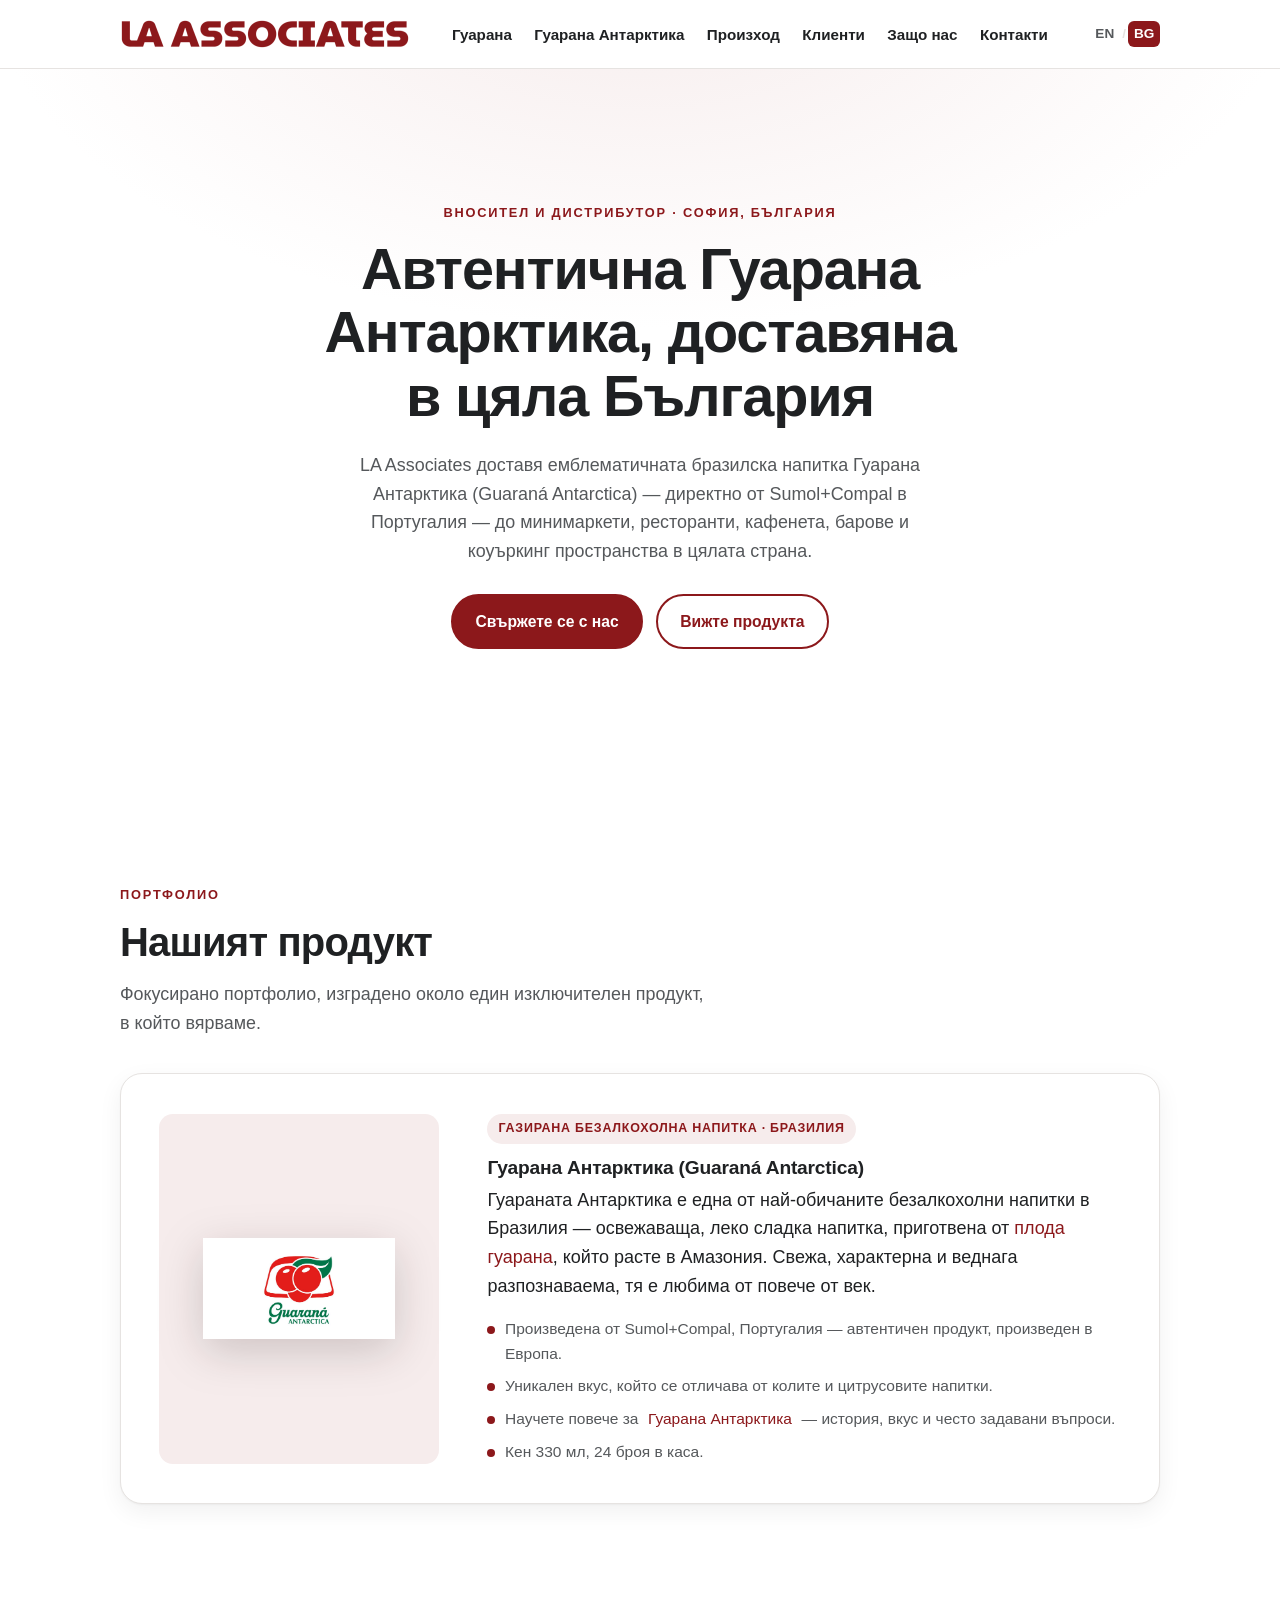
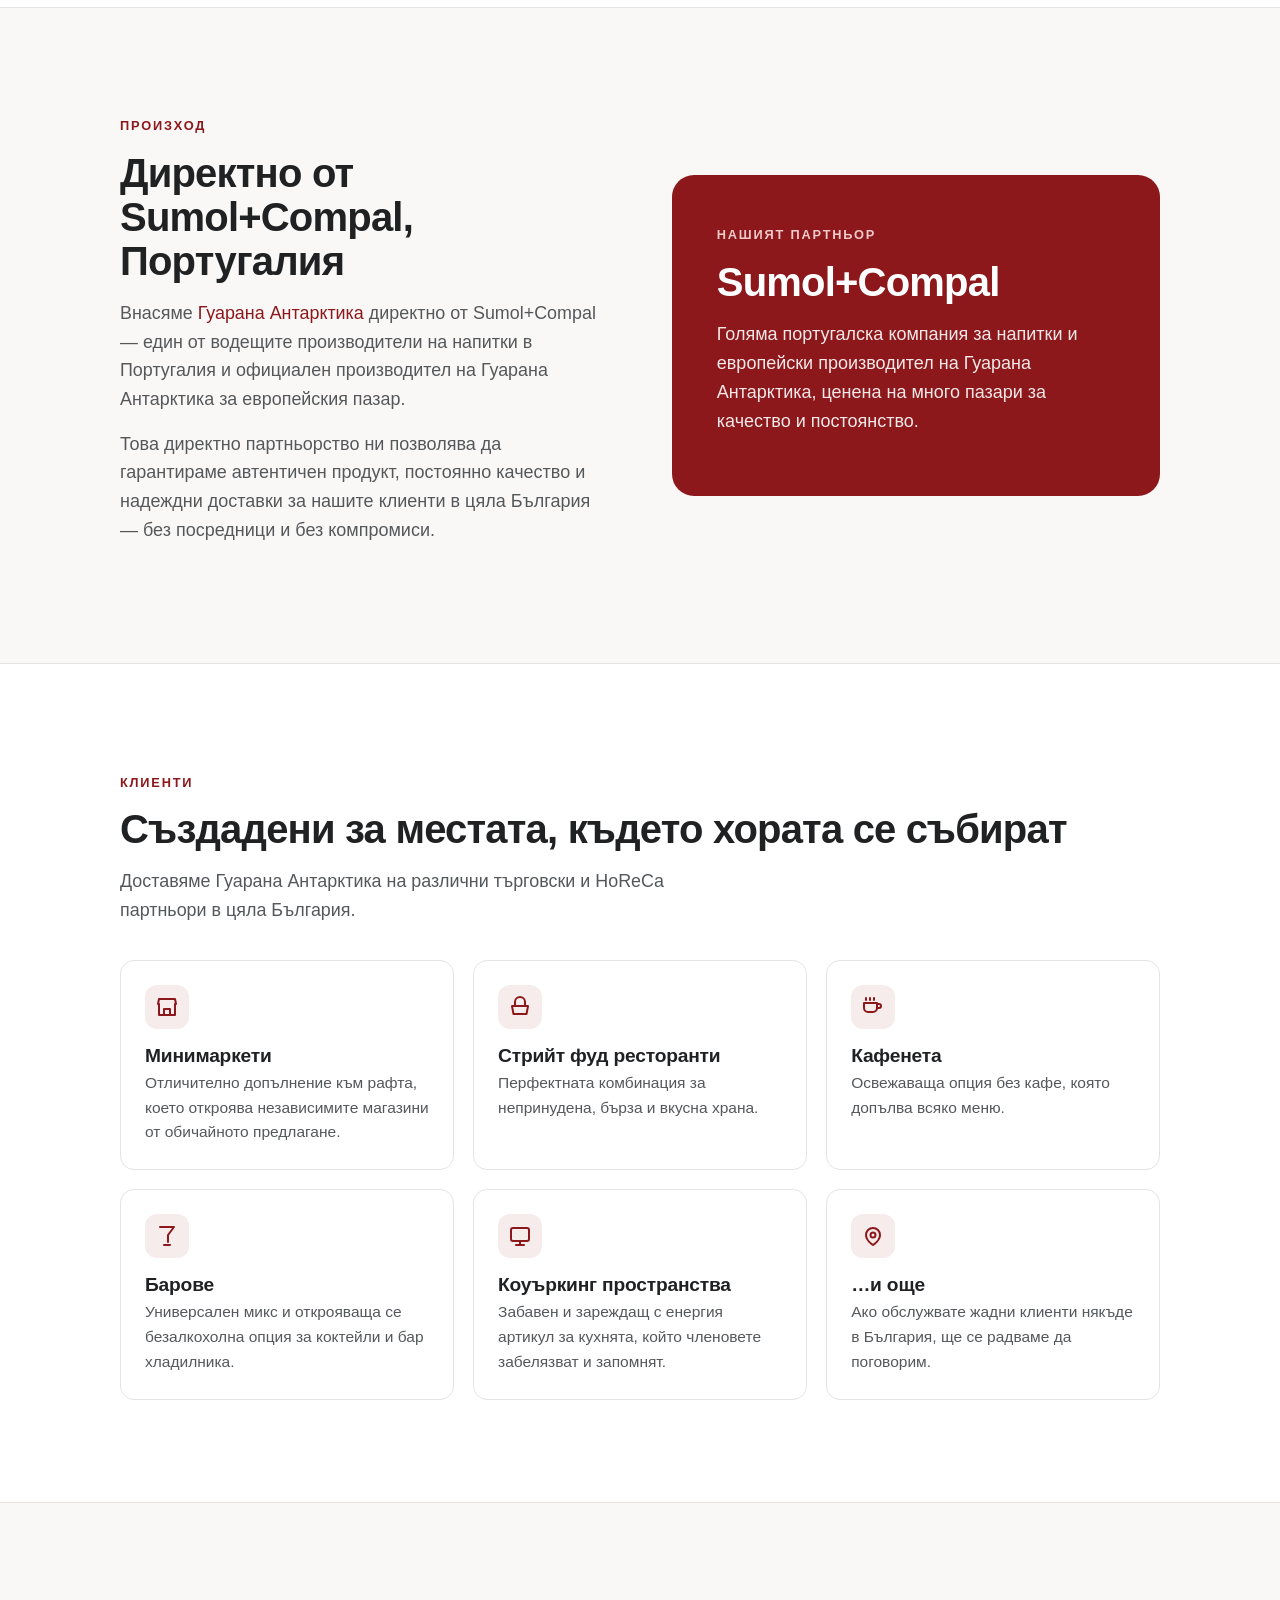
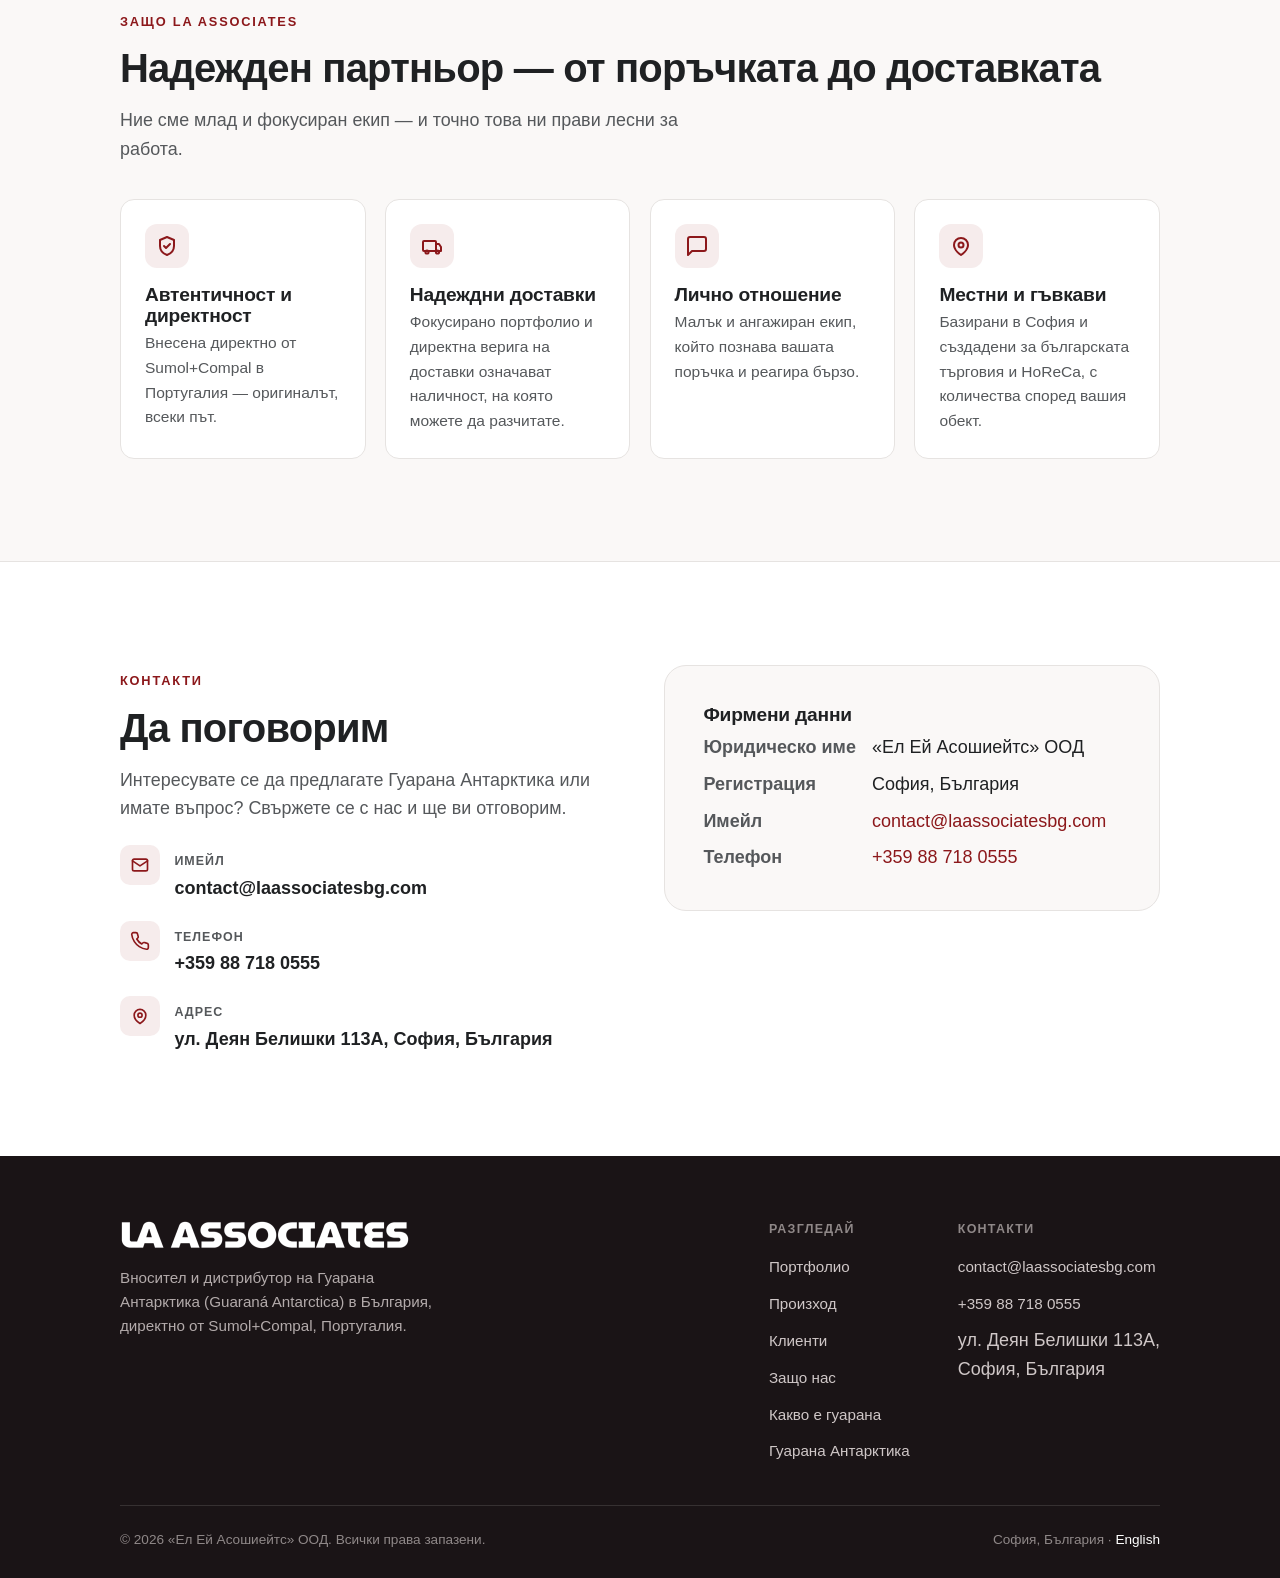
==== commit b4127305: "Nav: add Guaraná pages, fix cross-page anchors, 330ml formats Reported issues: - Nav anchors (#portf" ====
--- a/index.html
+++ b/index.html
@@ -105,6 +105,12 @@
         "priceRange": "$$",
         "currenciesAccepted": "BGN",
         "address": { "@id": "https://laassociatesbg.com/#address" },
+        "geo": {
+          "@type": "GeoCoordinates",
+          "latitude": 42.6603,
+          "longitude": 23.2995
+        },
+        "hasMap": "https://maps.app.goo.gl/Rj569pksKea4KK5W6",
         "parentOrganization": { "@id": "https://laassociatesbg.com/#organization" },
         "openingHoursSpecification": [{
           "@type": "OpeningHoursSpecification",
@@ -137,6 +143,7 @@
         "category": "Безалкохолни напитки",
         "image": "https://laassociatesbg.com/assets/img/guarana-can.png",
         "url": "https://laassociatesbg.com/guarana-antarctica/",
+        "size": "330 ml",
         "brand": { "@type": "Brand", "name": "Guaraná Antarctica" },
         "manufacturer": { "@type": "Organization", "name": "Sumol+Compal", "address": { "@type": "PostalAddress", "addressCountry": "PT" } },
         "countryOfOrigin": { "@type": "Country", "name": "Бразилия" }
@@ -174,11 +181,12 @@
 
       <nav aria-label="Основна навигация">
         <ul class="nav__links" id="nav-links">
-          <li><a href="#portfolio">Портфолио</a></li>
-          <li><a href="#sourcing">Произход</a></li>
-          <li><a href="#sectors">Клиенти</a></li>
-          <li><a href="#why">Защо нас</a></li>
-          <li><a href="#contact">Контакти</a></li>
+          <li><a href="/guarana/">Гуарана</a></li>
+          <li><a href="/guarana-antarctica/">Гуарана Антарктика</a></li>
+          <li><a href="/#sourcing">Произход</a></li>
+          <li><a href="/#sectors">Клиенти</a></li>
+          <li><a href="/#why">Защо нас</a></li>
+          <li><a href="/#contact">Контакти</a></li>
         </ul>
       </nav>
 
@@ -229,7 +237,7 @@
               <li>Произведена от Sumol+Compal, Португалия — автентичен продукт, произведен в Европа.</li>
               <li>Уникален вкус, който се отличава от колите и цитрусовите напитки.</li>
               <li>Научете повече за <a href="/guarana-antarctica/">Гуарана Антарктика</a> — история, вкус и често задавани въпроси.</li>
-              <!-- TODO: добавете точните разфасовки (напр. кен / PET бутилка) след потвърждение. -->
+              <li>Кен 330 мл, 24 броя в каса.</li>
             </ul>
           </div>
         </div>
@@ -376,10 +384,10 @@
           <div>
             <h4>Разгледай</h4>
             <ul>
-              <li><a href="#portfolio">Портфолио</a></li>
-              <li><a href="#sourcing">Произход</a></li>
-              <li><a href="#sectors">Клиенти</a></li>
-              <li><a href="#why">Защо нас</a></li>
+              <li><a href="/#portfolio">Портфолио</a></li>
+              <li><a href="/#sourcing">Произход</a></li>
+              <li><a href="/#sectors">Клиенти</a></li>
+              <li><a href="/#why">Защо нас</a></li>
               <li><a href="/guarana/">Какво е гуарана</a></li>
               <li><a href="/guarana-antarctica/">Гуарана Антарктика</a></li>
             </ul>
--- a/assets/css/styles.css
+++ b/assets/css/styles.css
@@ -78,7 +78,7 @@
 .nav { display: flex; align-items: center; justify-content: space-between; gap: 1rem; min-height: 68px; }
 .nav__logo { flex: 0 1 auto; min-width: 0; }
 .nav__logo img { height: 30px; width: auto; }
-.nav__links { display: flex; align-items: center; gap: clamp(1rem, 2.4vw, 2rem); list-style: none; margin: 0; padding: 0; }
+.nav__links { display: flex; flex-wrap: nowrap; align-items: center; gap: clamp(.85rem, 1.8vw, 1.4rem); list-style: none; margin: 0; padding: 0; }
 .nav__links a { color: var(--ink); font-weight: 600; font-size: .95rem; }
 .nav__links a:hover { color: var(--brand); text-decoration: none; }
 .nav__right { display: flex; align-items: center; gap: 1.2rem; }
@@ -97,7 +97,7 @@
 }
 .nav__toggle svg { width: 26px; height: 26px; }
 
-@media (max-width: 860px) {
+@media (max-width: 1100px) {
   .nav__toggle { display: inline-flex; }
   /* Wordmark is very wide (≈10:1); at fixed 30px height it can't fit beside the
      language switcher + menu button on a phone, so it was being width-clamped and
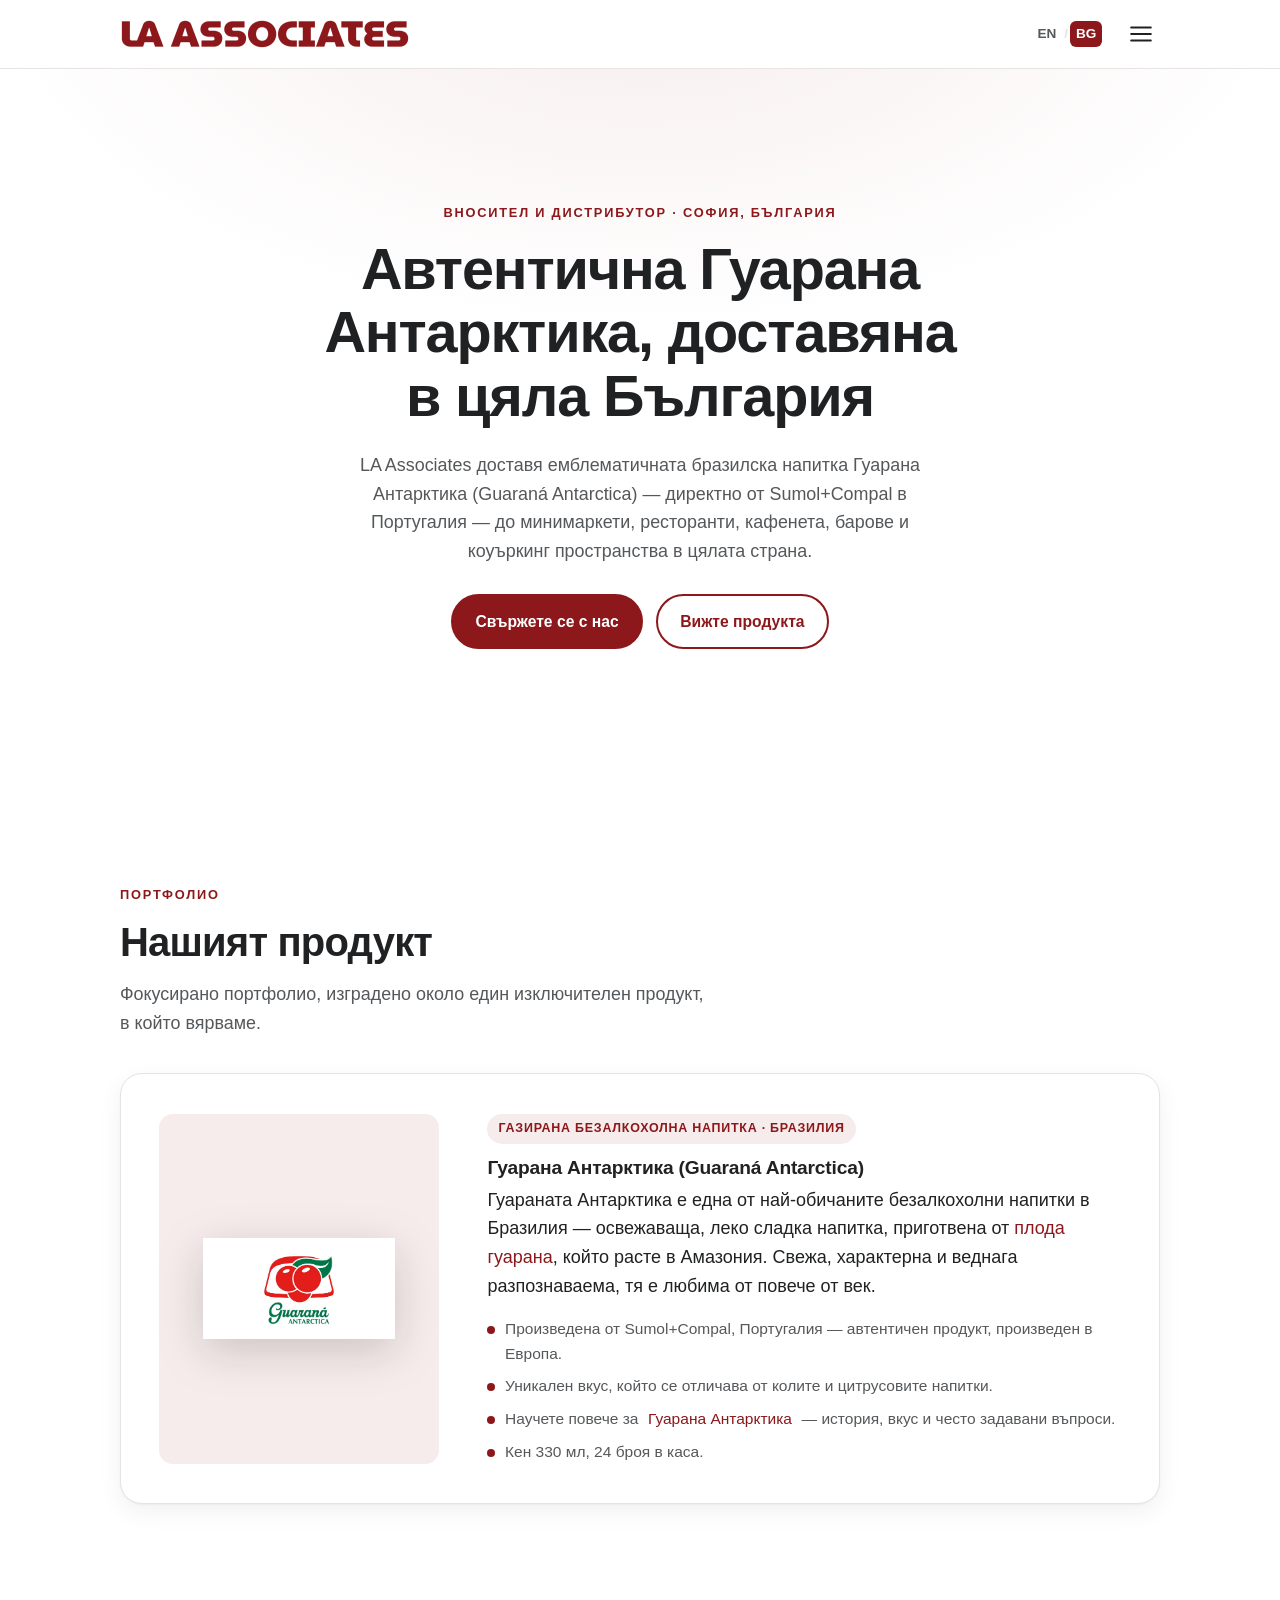
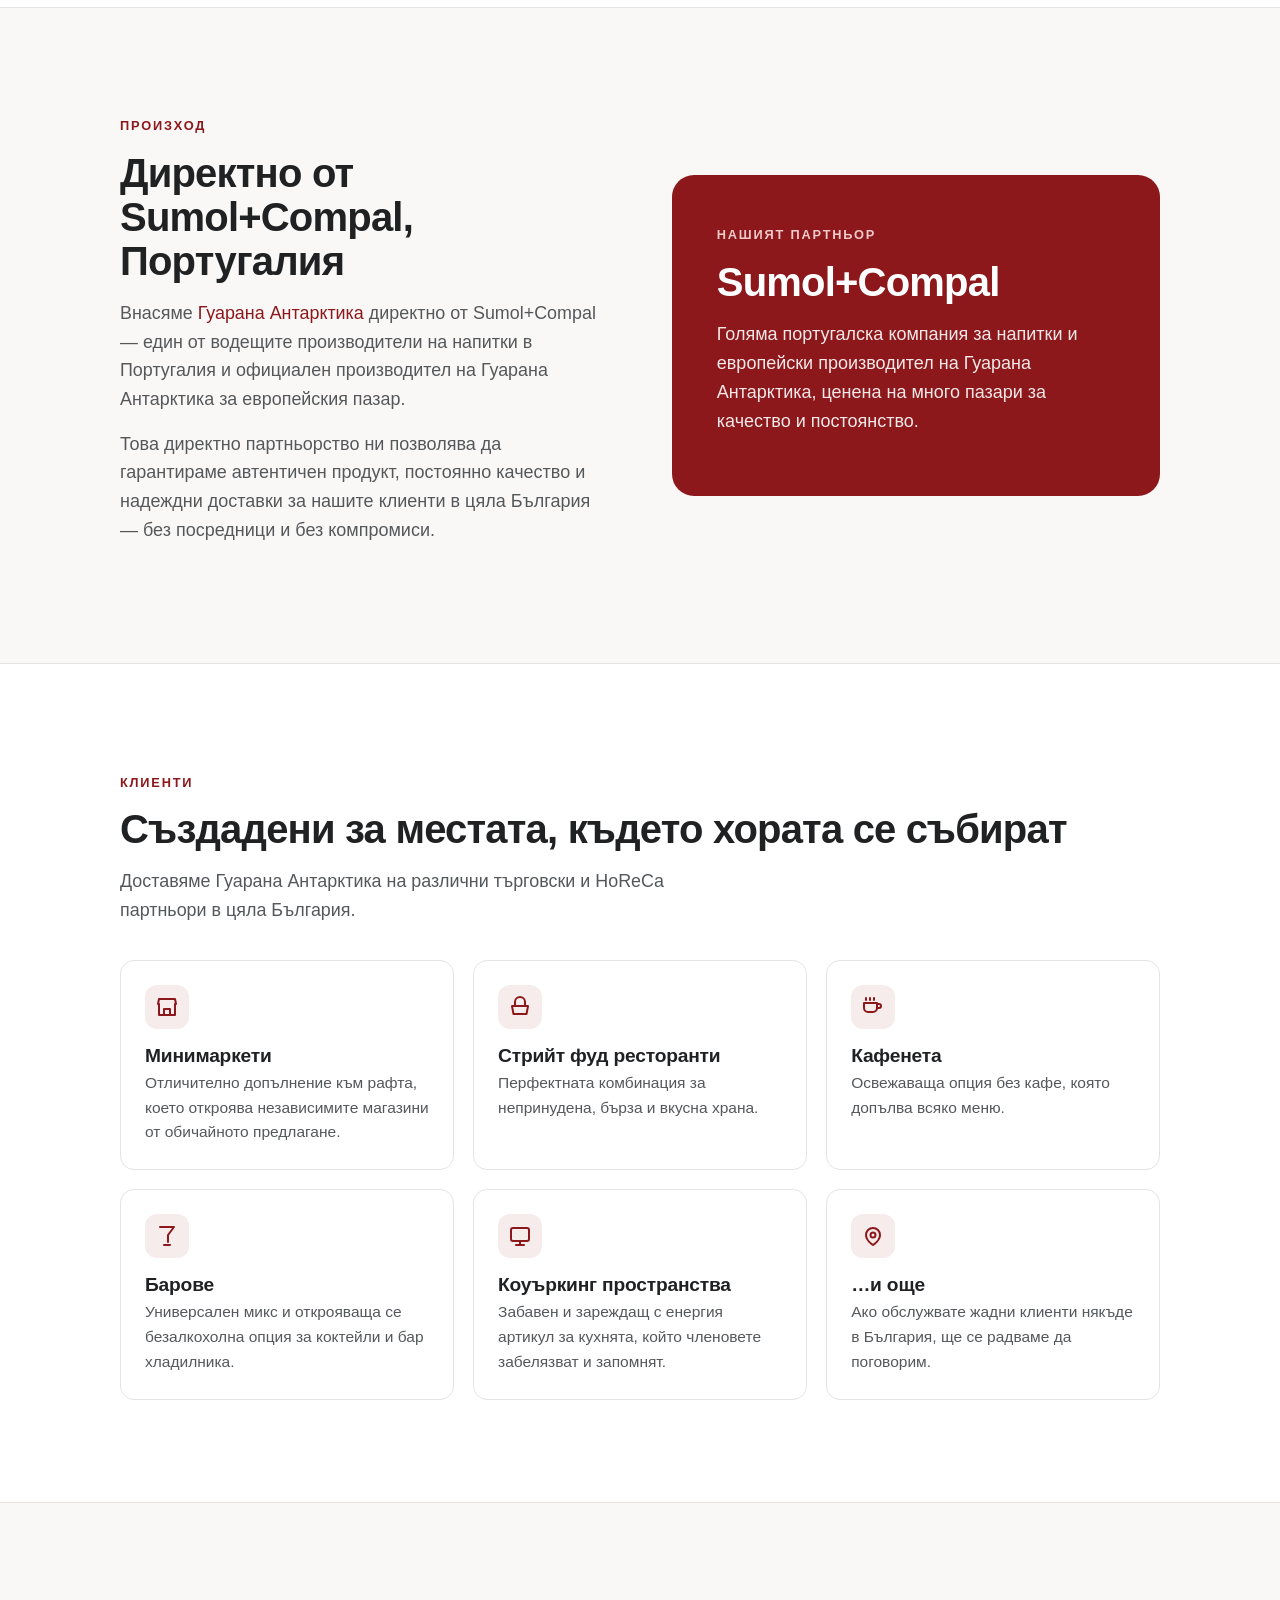
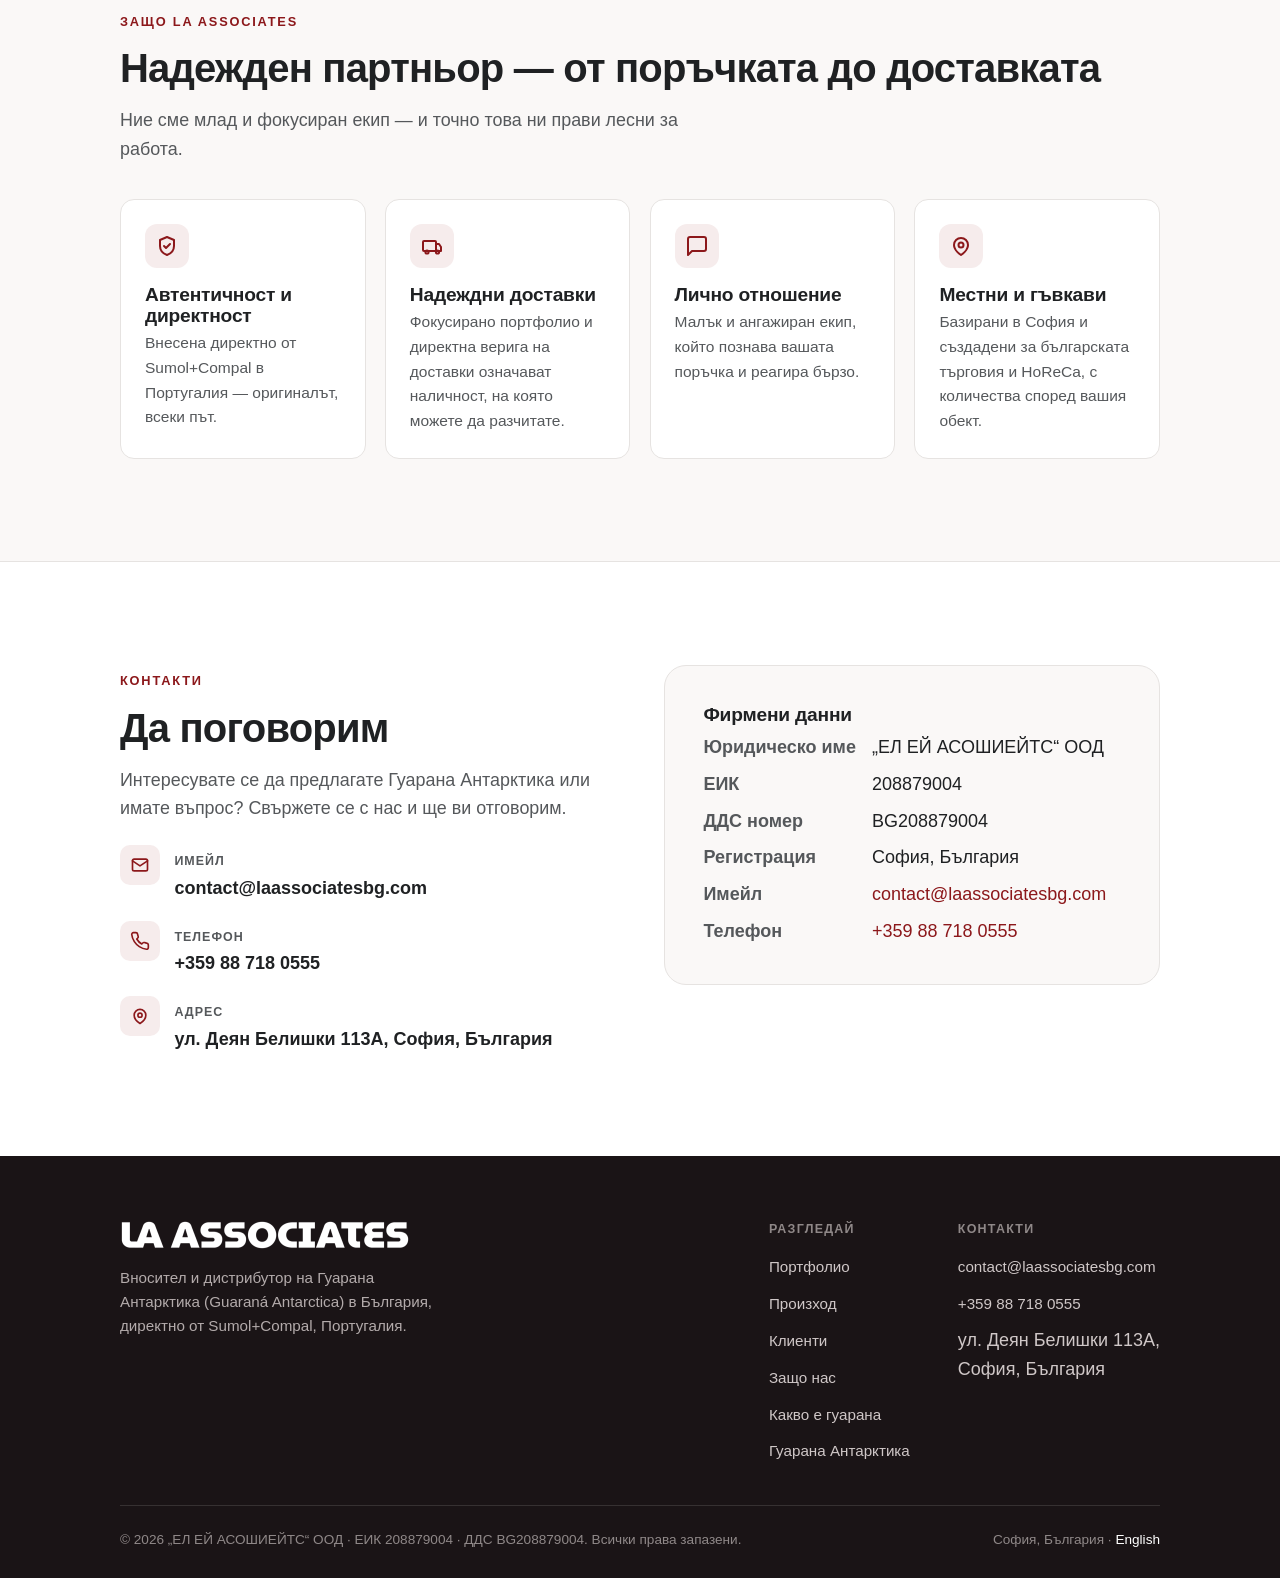
==== commit 4539f677: "Entity: state the registered company identity on the site Searching "la associates" returns papagal." ====
--- a/index.html
+++ b/index.html
@@ -54,8 +54,15 @@
         "@type": "Organization",
         "@id": "https://laassociatesbg.com/#organization",
         "name": "LA Associates",
-        "alternateName": ["Ел Ей Асошиейтс", "LA Associates Bulgaria"],
-        "legalName": "«Ел Ей Асошиейтс» ООД",
+        "alternateName": ["ЕЛ ЕЙ АСОШИЕЙТС ООД", "LA ASSOCIATES Ltd.", "Ел Ей Асошиейтс", "LA Associates Bulgaria"],
+        "legalName": "ЕЛ ЕЙ АСОШИЕЙТС ООД",
+        "vatID": "BG208879004",
+        "taxID": "208879004",
+        "identifier": [
+          { "@type": "PropertyValue", "propertyID": "UIC", "name": "ЕИК", "value": "208879004" },
+          { "@type": "PropertyValue", "propertyID": "VAT", "name": "ДДС номер", "value": "BG208879004" }
+        ],
+        "foundingDate": "2026-07-07",
         "url": "https://laassociatesbg.com/",
         "logo": {
           "@type": "ImageObject",
@@ -102,6 +109,8 @@
         "logo": "https://laassociatesbg.com/assets/img/logo-mark.png",
         "telephone": "+359887180555",
         "email": "contact@laassociatesbg.com",
+        "vatID": "BG208879004",
+        "taxID": "208879004",
         "priceRange": "$$",
         "currenciesAccepted": "BGN",
         "address": { "@id": "https://laassociatesbg.com/#address" },
@@ -361,9 +370,10 @@
           <aside class="contact__card">
             <h3>Фирмени данни</h3>
             <dl>
-              <dt>Юридическо име</dt><dd>«Ел Ей Асошиейтс» ООД</dd>
+              <dt>Юридическо име</dt><dd>„ЕЛ ЕЙ АСОШИЕЙТС“ ООД</dd>
+              <dt>ЕИК</dt><dd>208879004</dd>
+              <dt>ДДС номер</dt><dd>BG208879004</dd>
               <dt>Регистрация</dt><dd>София, България</dd>
-              <!-- TODO: добавете ЕИК/ДДС номер, когато е наличен -->
               <dt>Имейл</dt><dd><a href="mailto:contact@laassociatesbg.com">contact@laassociatesbg.com</a></dd>
               <dt>Телефон</dt><dd><a href="tel:+359887180555">+359 88 718 0555</a></dd>
             </dl>
@@ -404,7 +414,7 @@
         </div>
       </div>
       <div class="footer__bottom">
-        <span>&copy; <span id="year">2026</span> «Ел Ей Асошиейтс» ООД. Всички права запазени.<!-- TODO: добавете „· ДДС: <номер>“ когато е наличен --></span>
+        <span>&copy; <span id="year">2026</span> „ЕЛ ЕЙ АСОШИЕЙТС“ ООД · ЕИК 208879004 · ДДС BG208879004. Всички права запазени.</span>
         <span>София, България · <a href="/en/" hreflang="en">English</a></span>
       </div>
     </div>
--- a/assets/css/styles.css
+++ b/assets/css/styles.css
@@ -78,7 +78,7 @@
 .nav { display: flex; align-items: center; justify-content: space-between; gap: 1rem; min-height: 68px; }
 .nav__logo { flex: 0 1 auto; min-width: 0; }
 .nav__logo img { height: 30px; width: auto; }
-.nav__links { display: flex; flex-wrap: nowrap; align-items: center; gap: clamp(.85rem, 1.8vw, 1.4rem); list-style: none; margin: 0; padding: 0; }
+.nav__links { display: flex; align-items: center; gap: clamp(1rem, 2.4vw, 2rem); list-style: none; margin: 0; padding: 0; }
 .nav__links a { color: var(--ink); font-weight: 600; font-size: .95rem; }
 .nav__links a:hover { color: var(--brand); text-decoration: none; }
 .nav__right { display: flex; align-items: center; gap: 1.2rem; }
@@ -90,15 +90,27 @@
 .lang [aria-current="true"] { color: #fff; background: var(--brand); }
 .lang span.sep { color: var(--line); }
 
-/* mobile nav */
+/* nav menu — always collapsed behind the toggle, at every screen size */
 .nav__toggle {
-  display: none; background: none; border: 0; cursor: pointer; padding: .4rem;
+  display: inline-flex; background: none; border: 0; cursor: pointer; padding: .4rem;
   color: var(--ink);
 }
 .nav__toggle svg { width: 26px; height: 26px; }
 
-@media (max-width: 1100px) {
-  .nav__toggle { display: inline-flex; }
+/* The menu panel drops from under the sticky header (68px nav + 1px border). */
+.nav__links {
+  position: fixed; inset: 69px 0 auto 0; flex-direction: column; align-items: flex-start;
+  gap: 0; background: #fff; border-bottom: 1px solid var(--line); padding: .5rem 0;
+  box-shadow: var(--shadow); transform: translateY(-12px); opacity: 0; pointer-events: none;
+  transition: opacity .18s ease, transform .18s ease;
+}
+.nav__links.is-open { transform: translateY(0); opacity: 1; pointer-events: auto; }
+/* Panel spans the viewport, but its items line up with the container — and so
+   with the logo — instead of hugging the screen edge on wide displays. */
+.nav__links li { width: 100%; max-width: var(--maxw); margin-inline: auto; }
+.nav__links a { display: block; padding: .85rem clamp(20px,5vw,40px); width: 100%; }
+
+@media (max-width: 860px) {
   /* Wordmark is very wide (≈10:1); at fixed 30px height it can't fit beside the
      language switcher + menu button on a phone, so it was being width-clamped and
      squished. Let it scale down proportionally instead, and tighten the controls
@@ -106,15 +118,6 @@
   .nav__logo img { height: auto; width: auto; max-width: 100%; }
   .nav__right { gap: .7rem; }
   .lang { font-size: .8rem; }
-  .nav__links {
-    position: fixed; inset: 68px 0 auto 0; flex-direction: column; align-items: flex-start;
-    gap: 0; background: #fff; border-bottom: 1px solid var(--line); padding: .5rem 0;
-    box-shadow: var(--shadow); transform: translateY(-12px); opacity: 0; pointer-events: none;
-    transition: opacity .18s ease, transform .18s ease;
-  }
-  .nav__links.is-open { transform: translateY(0); opacity: 1; pointer-events: auto; }
-  .nav__links li { width: 100%; }
-  .nav__links a { display: block; padding: .85rem clamp(20px,5vw,40px); width: 100%; }
 }
 
 /* ---------- hero ---------- */
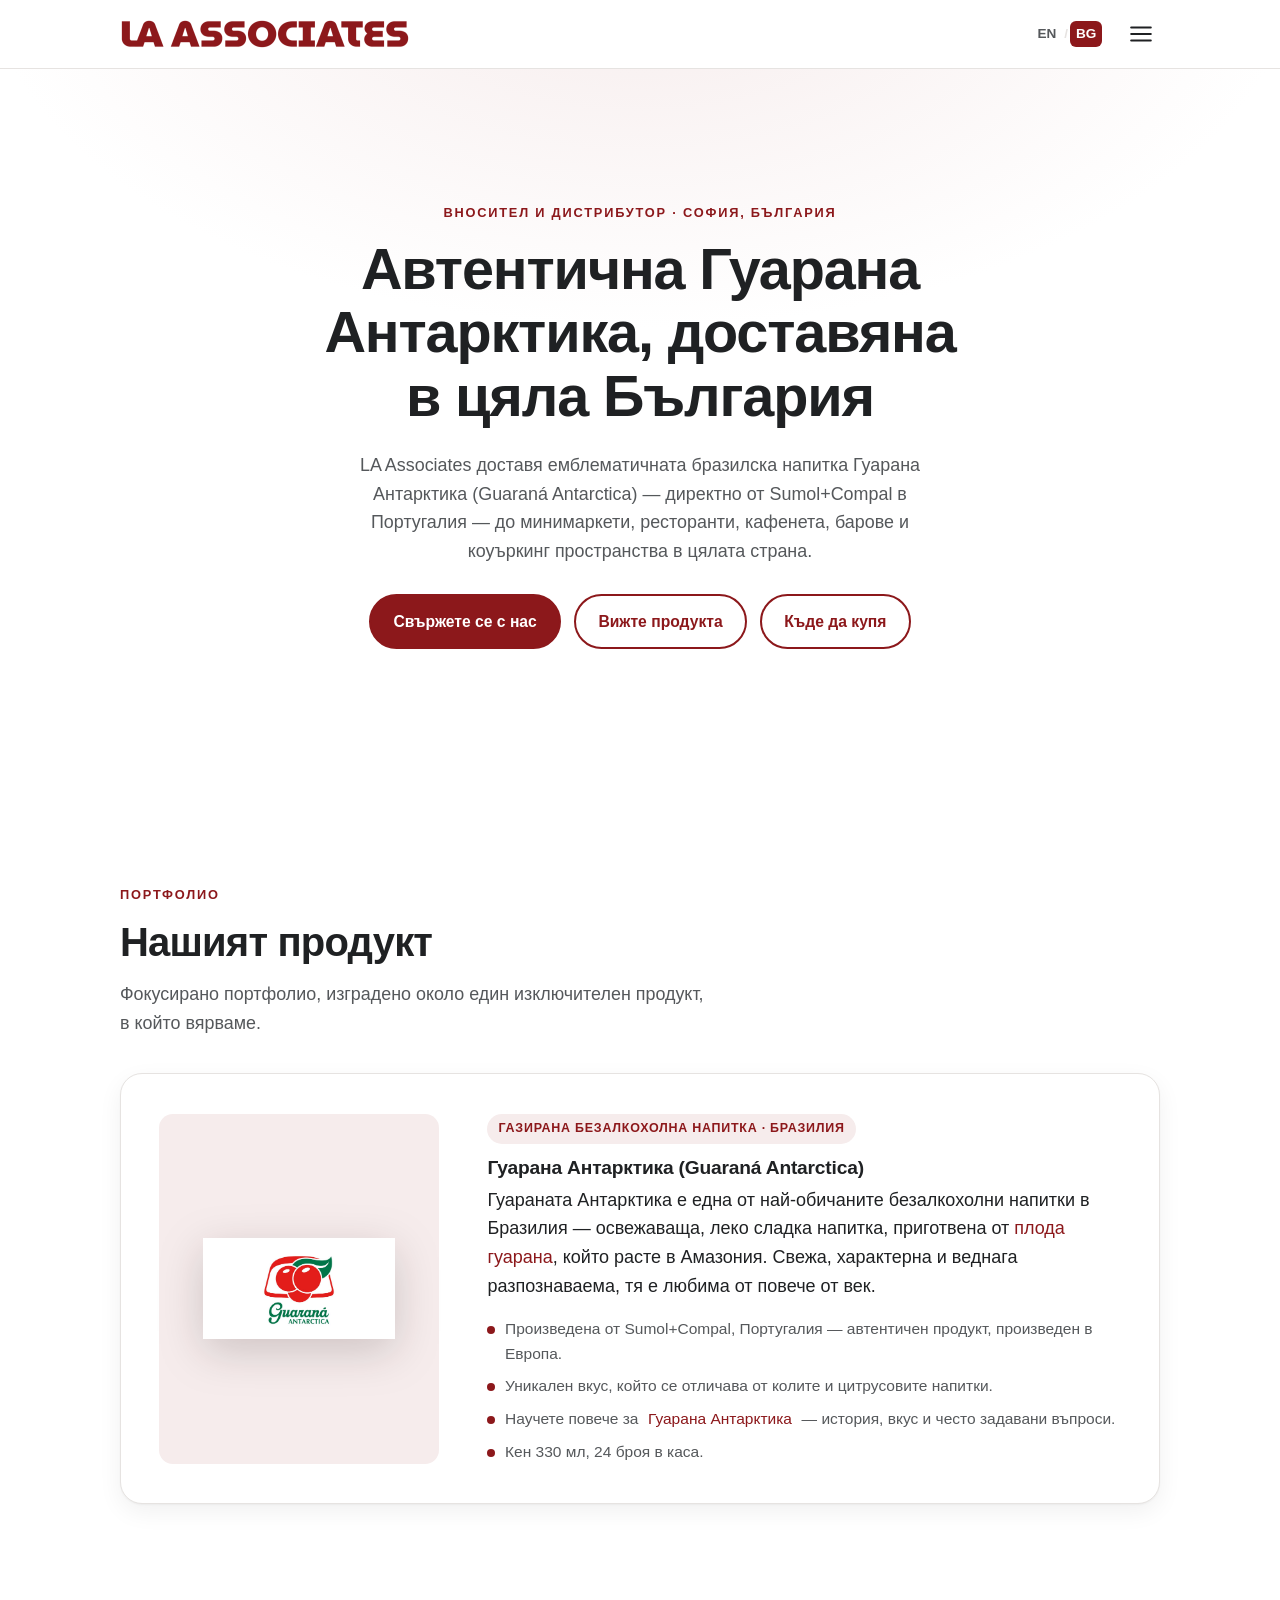
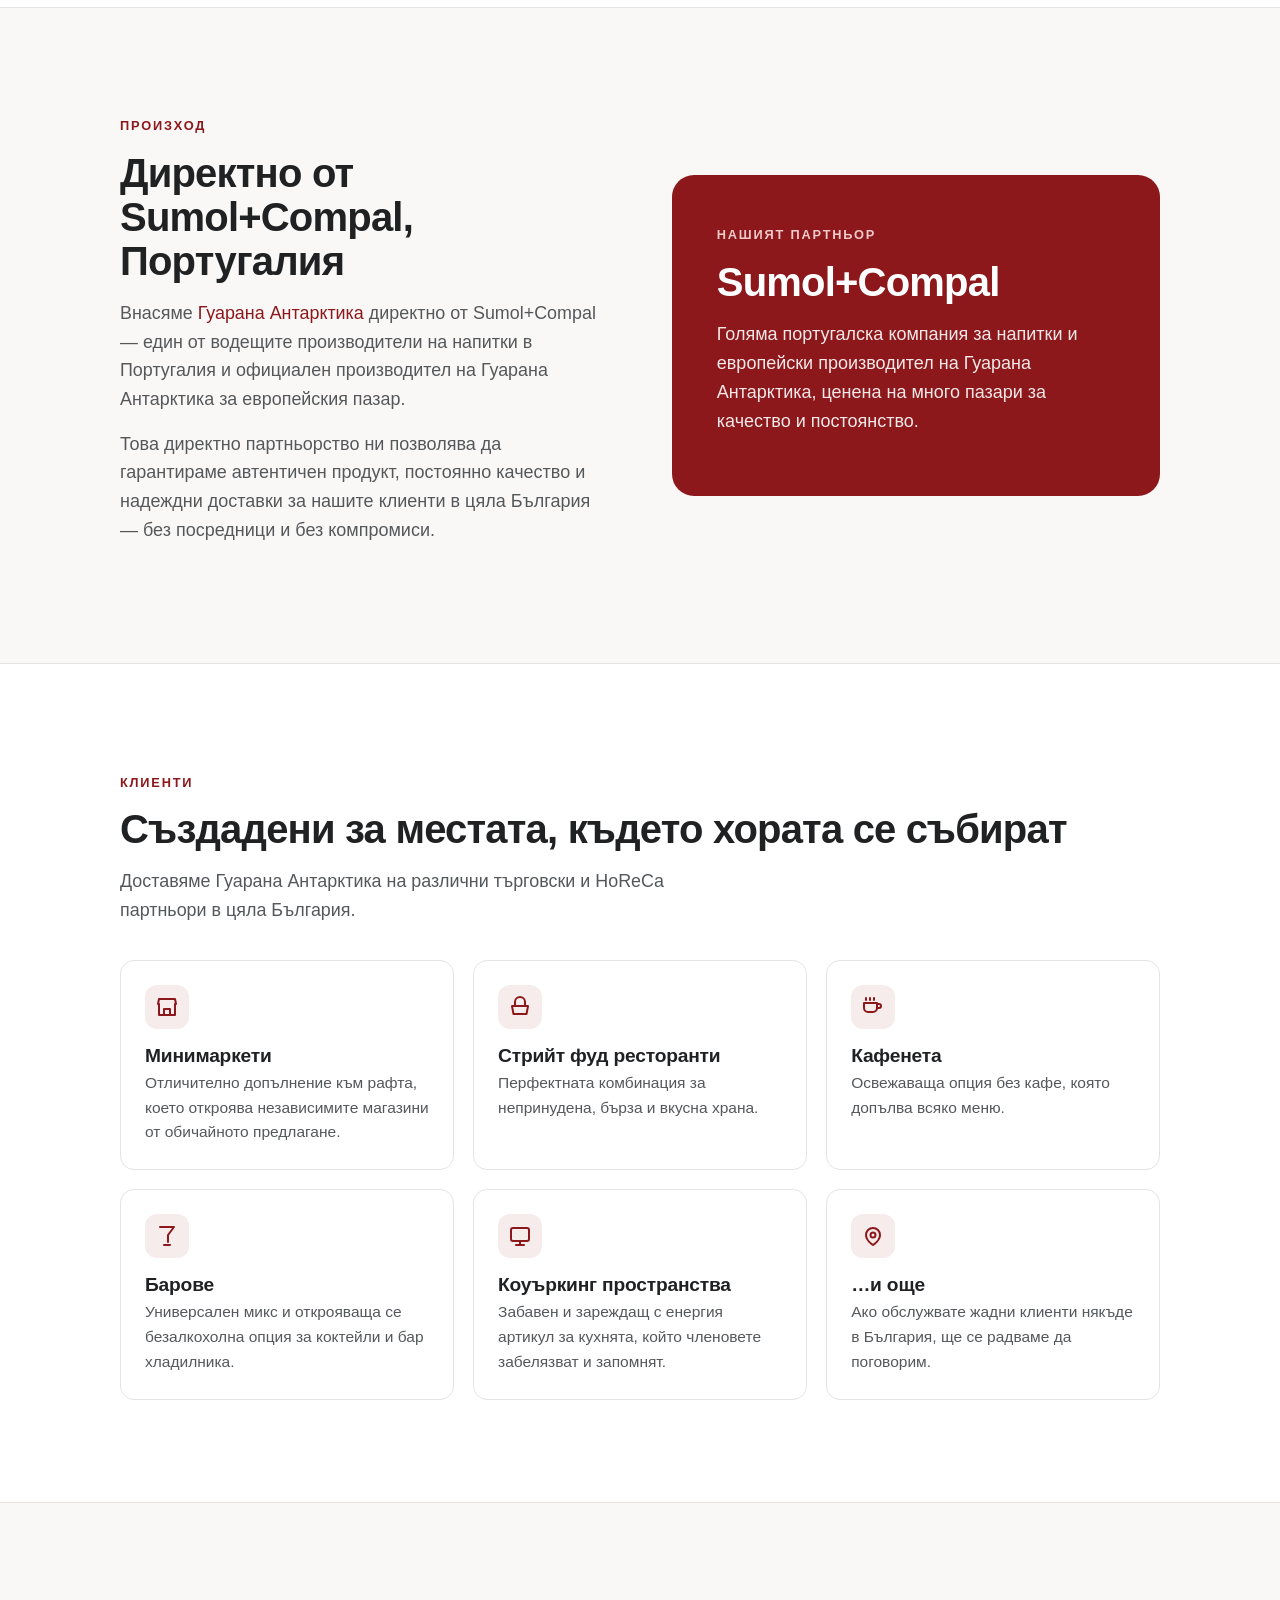
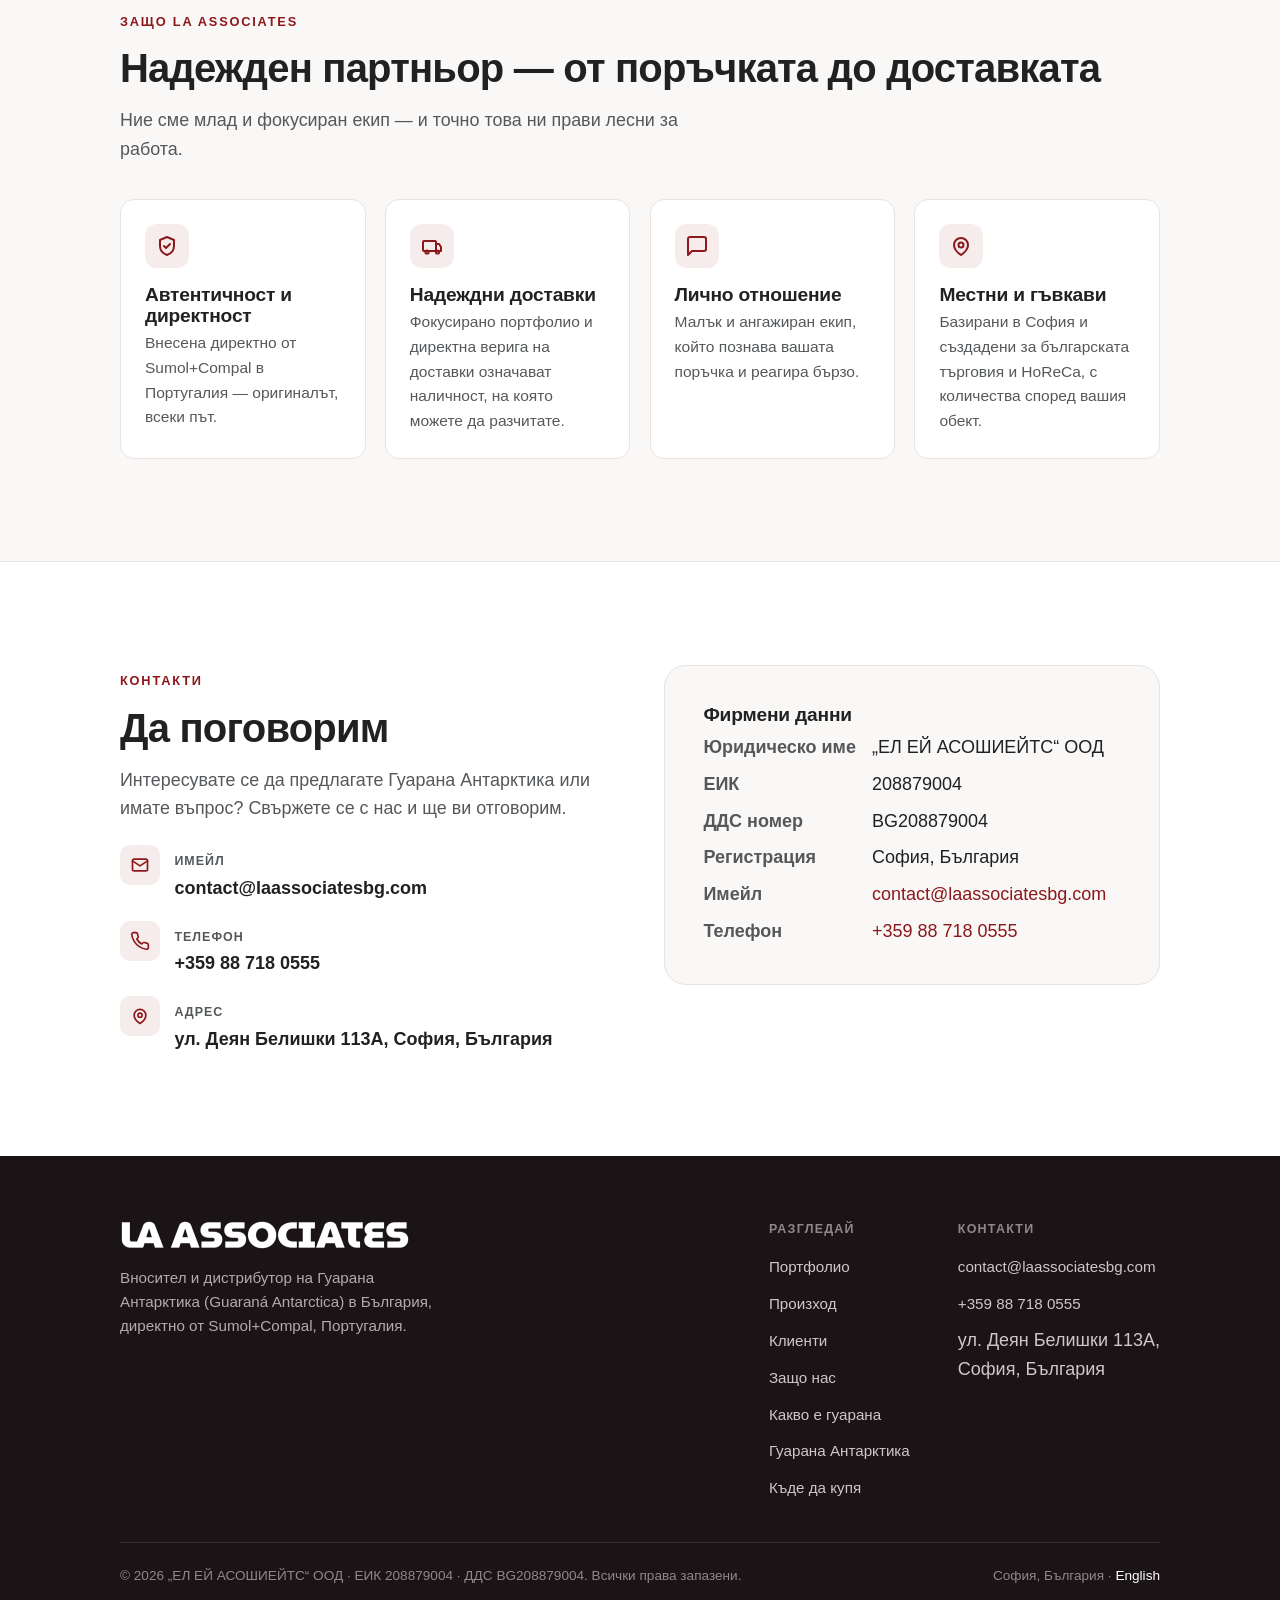
==== commit 0629095a: "Where to buy: add map and list of places selling Guaraná Antarctica New bilingual page at /where-to-" ====
--- a/index.html
+++ b/index.html
@@ -135,27 +135,16 @@
           { "@type": "City", "name": "Бургас" },
           { "@type": "City", "name": "Русе" },
           { "@type": "City", "name": "Стара Загора" }
-        ],
-        "makesOffer": {
-          "@type": "Offer",
-          "itemOffered": { "@id": "https://laassociatesbg.com/#product" },
-          "businessFunction": "http://purl.org/goodrelations/v1#Sell",
-          "eligibleRegion": { "@type": "Country", "name": "България" }
-        }
+        ]
       },
       {
-        "@type": "Product",
-        "@id": "https://laassociatesbg.com/#product",
-        "name": "Гуарана Антарктика (Guaraná Antarctica)",
-        "alternateName": ["Guaraná Antarctica", "Гуарана Антарктика", "гуарана напитка"],
-        "description": "Бразилска газирана безалкохолна напитка, приготвена от плода гуарана от Амазония. Произвежда се за европейския пазар от Sumol+Compal, Португалия.",
-        "category": "Безалкохолни напитки",
-        "image": "https://laassociatesbg.com/assets/img/guarana-can.png",
-        "url": "https://laassociatesbg.com/guarana-antarctica/",
-        "size": "330 ml",
-        "brand": { "@type": "Brand", "name": "Guaraná Antarctica" },
-        "manufacturer": { "@type": "Organization", "name": "Sumol+Compal", "address": { "@type": "PostalAddress", "addressCountry": "PT" } },
-        "countryOfOrigin": { "@type": "Country", "name": "Бразилия" }
+        "@type": "Brand",
+        "@id": "https://laassociatesbg.com/#brand",
+        "name": "Guaraná Antarctica",
+        "alternateName": ["Гуарана Антарктика", "Guarana Antarctica"],
+        "description": "Бразилска газирана безалкохолна напитка, създадена през 1921 г. и приготвена от екстракт на плода гуарана. За европейския пазар се произвежда от Sumol+Compal, Португалия.",
+        "logo": "https://laassociatesbg.com/assets/img/guarana-can.png",
+        "sameAs": ["https://en.wikipedia.org/wiki/Guaran%C3%A1_Antarctica"]
       },
       {
         "@type": "WebSite",
@@ -172,7 +161,7 @@
         "name": "Гуарана Антарктика — вносител и дистрибутор в България",
         "inLanguage": "bg",
         "isPartOf": { "@id": "https://laassociatesbg.com/#website" },
-        "about": { "@id": "https://laassociatesbg.com/#product" },
+        "about": { "@id": "https://laassociatesbg.com/#brand" },
         "primaryImageOfPage": "https://laassociatesbg.com/assets/img/og-image.png"
       }
     ]
@@ -192,6 +181,7 @@
         <ul class="nav__links" id="nav-links">
           <li><a href="/guarana/">Гуарана</a></li>
           <li><a href="/guarana-antarctica/">Гуарана Антарктика</a></li>
+          <li><a href="/where-to-buy/">Къде да купя</a></li>
           <li><a href="/#sourcing">Произход</a></li>
           <li><a href="/#sectors">Клиенти</a></li>
           <li><a href="/#why">Защо нас</a></li>
@@ -223,6 +213,7 @@
         <div class="hero__actions">
           <a class="btn btn--primary" href="#contact">Свържете се с нас</a>
           <a class="btn btn--ghost" href="#portfolio">Вижте продукта</a>
+          <a class="btn btn--ghost" href="/where-to-buy/">Къде да купя</a>
         </div>
       </div>
     </section>
@@ -400,6 +391,7 @@
               <li><a href="/#why">Защо нас</a></li>
               <li><a href="/guarana/">Какво е гуарана</a></li>
               <li><a href="/guarana-antarctica/">Гуарана Антарктика</a></li>
+              <li><a href="/where-to-buy/">Къде да купя</a></li>
             </ul>
           </div>
           <div>
--- a/assets/css/styles.css
+++ b/assets/css/styles.css
@@ -130,10 +130,11 @@
 
 /* ---------- cards / grids ---------- */
 .grid { display: grid; gap: 1.2rem; }
+.grid--2 { grid-template-columns: repeat(2, 1fr); }
 .grid--3 { grid-template-columns: repeat(3, 1fr); }
 .grid--4 { grid-template-columns: repeat(4, 1fr); }
 @media (max-width: 900px) { .grid--3, .grid--4 { grid-template-columns: repeat(2, 1fr); } }
-@media (max-width: 560px) { .grid--3, .grid--4 { grid-template-columns: 1fr; } }
+@media (max-width: 560px) { .grid--2, .grid--3, .grid--4 { grid-template-columns: 1fr; } }
 
 .card {
   background: var(--bg); border: 1px solid var(--line); border-radius: var(--radius);
@@ -204,6 +205,74 @@
 .footer__bottom { margin-top: 2.5rem; padding-top: 1.4rem; border-top: 1px solid rgba(255,255,255,.12);
   display: flex; flex-wrap: wrap; gap: .6rem 1.5rem; justify-content: space-between; font-size: .85rem; color: #8f8888; }
 
+/* ---------- where to buy ---------- */
+.visually-hidden { position: absolute; width: 1px; height: 1px; margin: -1px; overflow: hidden; clip: rect(0 0 0 0); white-space: nowrap; }
+.wtb__tools { display: flex; flex-wrap: wrap; align-items: center; gap: .8rem 1.2rem; margin: 1.6rem 0 .4rem; }
+.wtb__tools[hidden] { display: none; }
+.chips { display: flex; flex-wrap: wrap; gap: .5rem; }
+.chip {
+  font: inherit; font-size: .9rem; font-weight: 600; color: var(--ink); background: var(--bg);
+  border: 1px solid var(--line); border-radius: 999px; padding: .45rem 1rem; cursor: pointer;
+  transition: background .15s ease, color .15s ease, border-color .15s ease;
+}
+.chip:hover { border-color: var(--brand); color: var(--brand); }
+.chip[aria-pressed="true"] { background: var(--brand); border-color: var(--brand); color: #fff; }
+.wtb__city select {
+  font: inherit; font-size: .9rem; font-weight: 600; color: var(--ink); background: var(--bg);
+  border: 1px solid var(--line); border-radius: 999px; padding: .45rem 1rem; cursor: pointer; max-width: 100%;
+}
+.wtb__near { padding: .45rem 1.1rem; font-size: .9rem; margin-left: auto; }
+.wtb__status { min-height: 1.6em; margin: .4rem 0 .8rem; font-size: .92rem; color: var(--ink-soft); }
+.wtb__status:empty { min-height: 0; margin: 0; }
+
+/* Fixed height so the page doesn't jump when the map loads. */
+.wtb__map {
+  height: clamp(320px, 55vh, 520px); margin: 1.2rem 0 2.4rem; border: 1px solid var(--line);
+  border-radius: var(--radius-lg); overflow: hidden; background: var(--bg-alt); z-index: 0;
+  scroll-margin-top: 90px; display: grid; place-items: center;
+}
+.wtb__map.leaflet-container { display: block; font: inherit; }
+.wtb__map-fallback { color: var(--ink-soft); padding: 1rem; text-align: center; margin: 0; }
+.map-pin { color: var(--brand); filter: drop-shadow(0 3px 4px rgba(20,10,10,.3)); }
+.map-pin svg { width: 30px; height: 40px; fill: currentColor; display: block; }
+.map-popup { display: grid; gap: .2rem; font-size: .92rem; line-height: 1.4; }
+.map-popup strong { font-size: 1rem; }
+.map-popup__links { display: flex; gap: 1rem; margin-top: .3rem; font-weight: 700; }
+.wtb .leaflet-popup-content-wrapper { border-radius: var(--radius); }
+
+.stores__group + .stores__group { margin-top: 2.4rem; }
+.stores__group[hidden] { display: none; }
+.stores__city { display: flex; align-items: center; gap: .6rem; }
+.stores__count {
+  font-size: .78rem; font-weight: 700; color: var(--brand); background: var(--brand-tint);
+  border-radius: 999px; padding: .15rem .6rem; letter-spacing: 0;
+}
+.stores__list { list-style: none; margin: 1rem 0 0; padding: 0; display: grid; gap: 1.2rem;
+  grid-template-columns: repeat(auto-fill, minmax(min(100%, 300px), 1fr)); }
+.stores__list li[hidden] { display: none; }
+.stores__empty { font-size: 1.05rem; color: var(--ink-soft); max-width: 60ch; margin-top: 1.4rem; }
+.store { height: 100%; display: flex; flex-direction: column; scroll-margin-top: 90px; }
+.store:target { border-color: var(--brand); box-shadow: 0 0 0 3px var(--brand-tint), var(--shadow); }
+.store__type {
+  align-self: flex-start; font-size: .72rem; font-weight: 700; letter-spacing: .06em; text-transform: uppercase;
+  color: var(--brand); background: var(--brand-tint); padding: .25rem .65rem; border-radius: 999px; margin-bottom: .8rem;
+}
+.store__dist { font-size: .85rem; font-weight: 700; color: var(--ink); margin: -.4rem 0 .6rem; }
+.store__name { font-size: 1.15rem; line-height: 1.2; letter-spacing: -0.01em; margin: 0 0 .3rem; }
+.card .store__addr { color: var(--ink); font-weight: 600; font-size: .93rem; margin-bottom: .6rem; }
+.card .store__desc { flex: 1; }
+.card .store__links { display: flex; flex-wrap: wrap; gap: .4rem 1rem; align-items: center; margin: 1rem 0 0; font-size: .92rem; font-weight: 700; }
+.store__show {
+  font: inherit; font-weight: 700; color: var(--brand); background: none; border: 0; padding: 0; cursor: pointer;
+}
+.store__show:hover { text-decoration: underline; }
+.wtb__updated { margin: 2.4rem 0 0; font-size: .88rem; color: var(--ink-soft); }
+.wtb__panel-btn { background: #fff; color: var(--brand); border-color: #fff; }
+.wtb__panel-btn:hover { background: var(--brand-tint); border-color: var(--brand-tint); text-decoration: none; }
+@media (max-width: 560px) {
+  .wtb__near { margin-left: 0; }
+}
+
 /* reduced motion */
 @media (prefers-reduced-motion: reduce) {
   html { scroll-behavior: auto; }
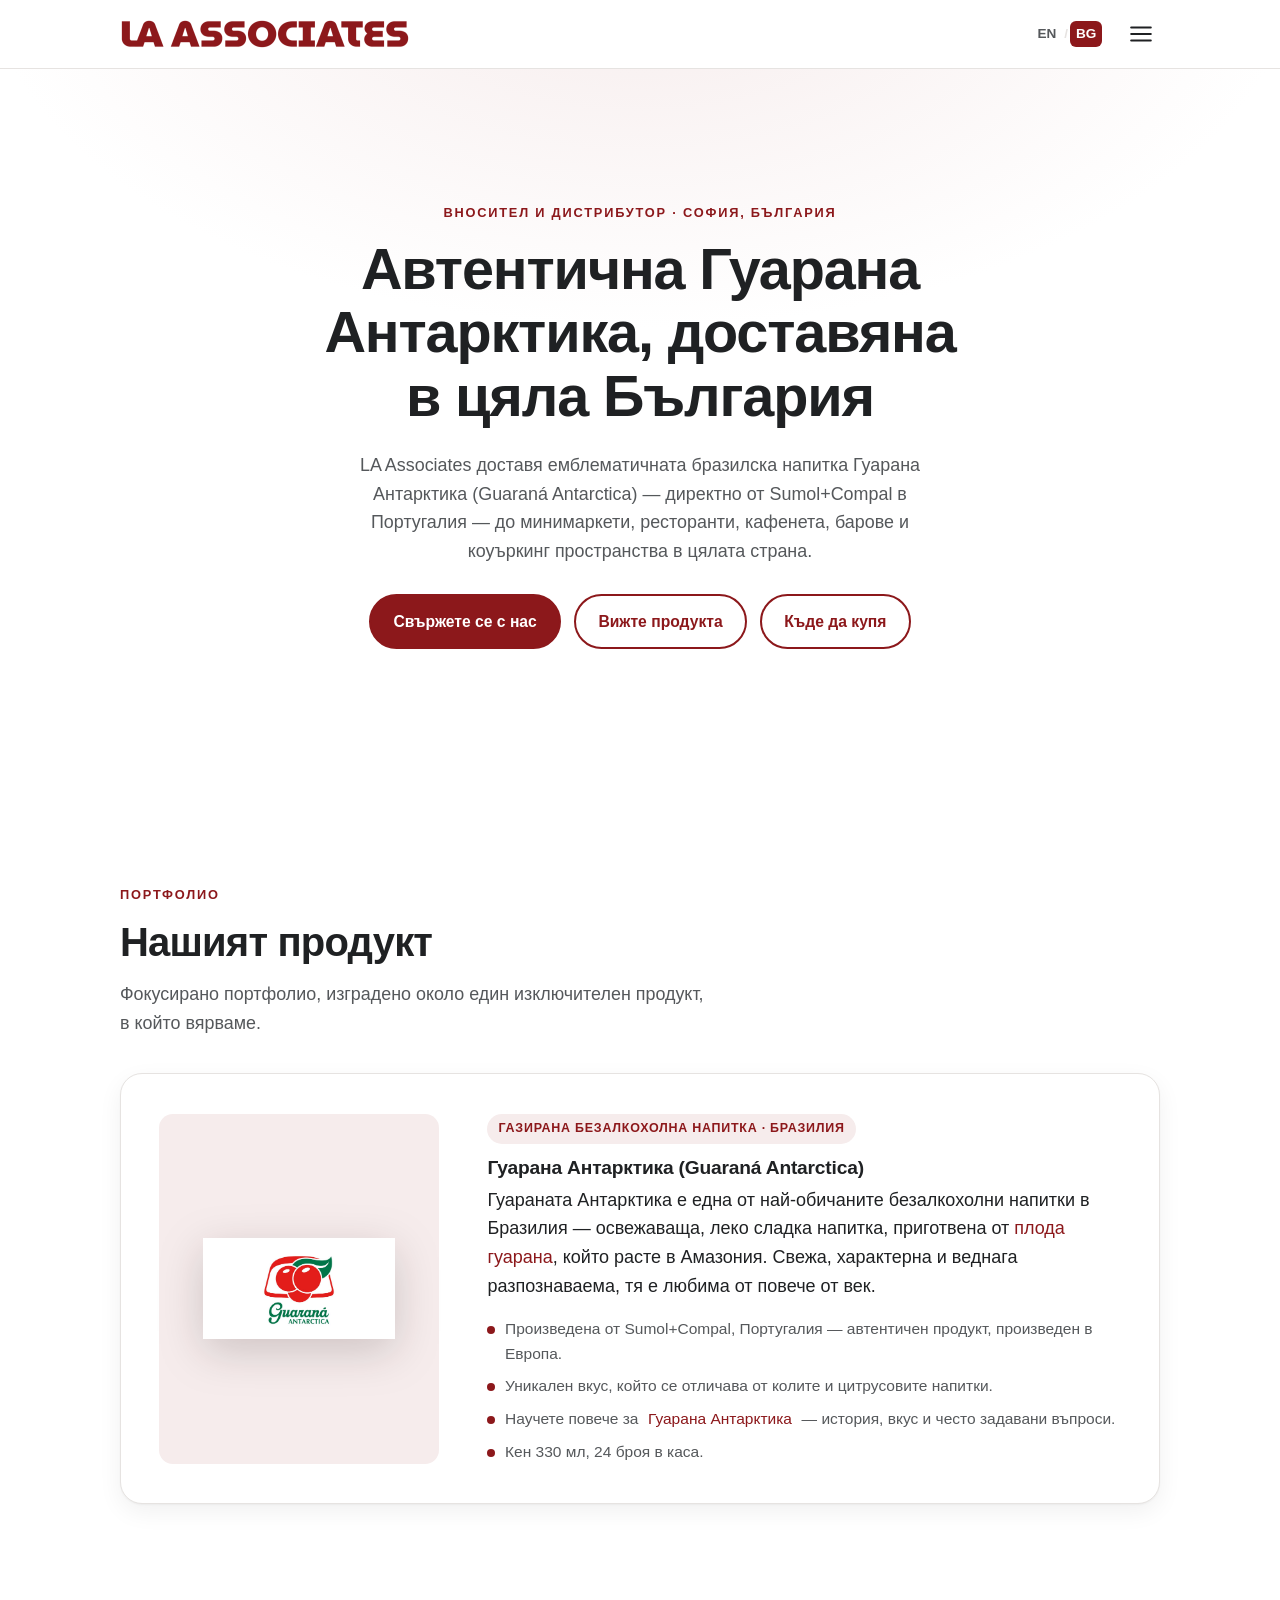
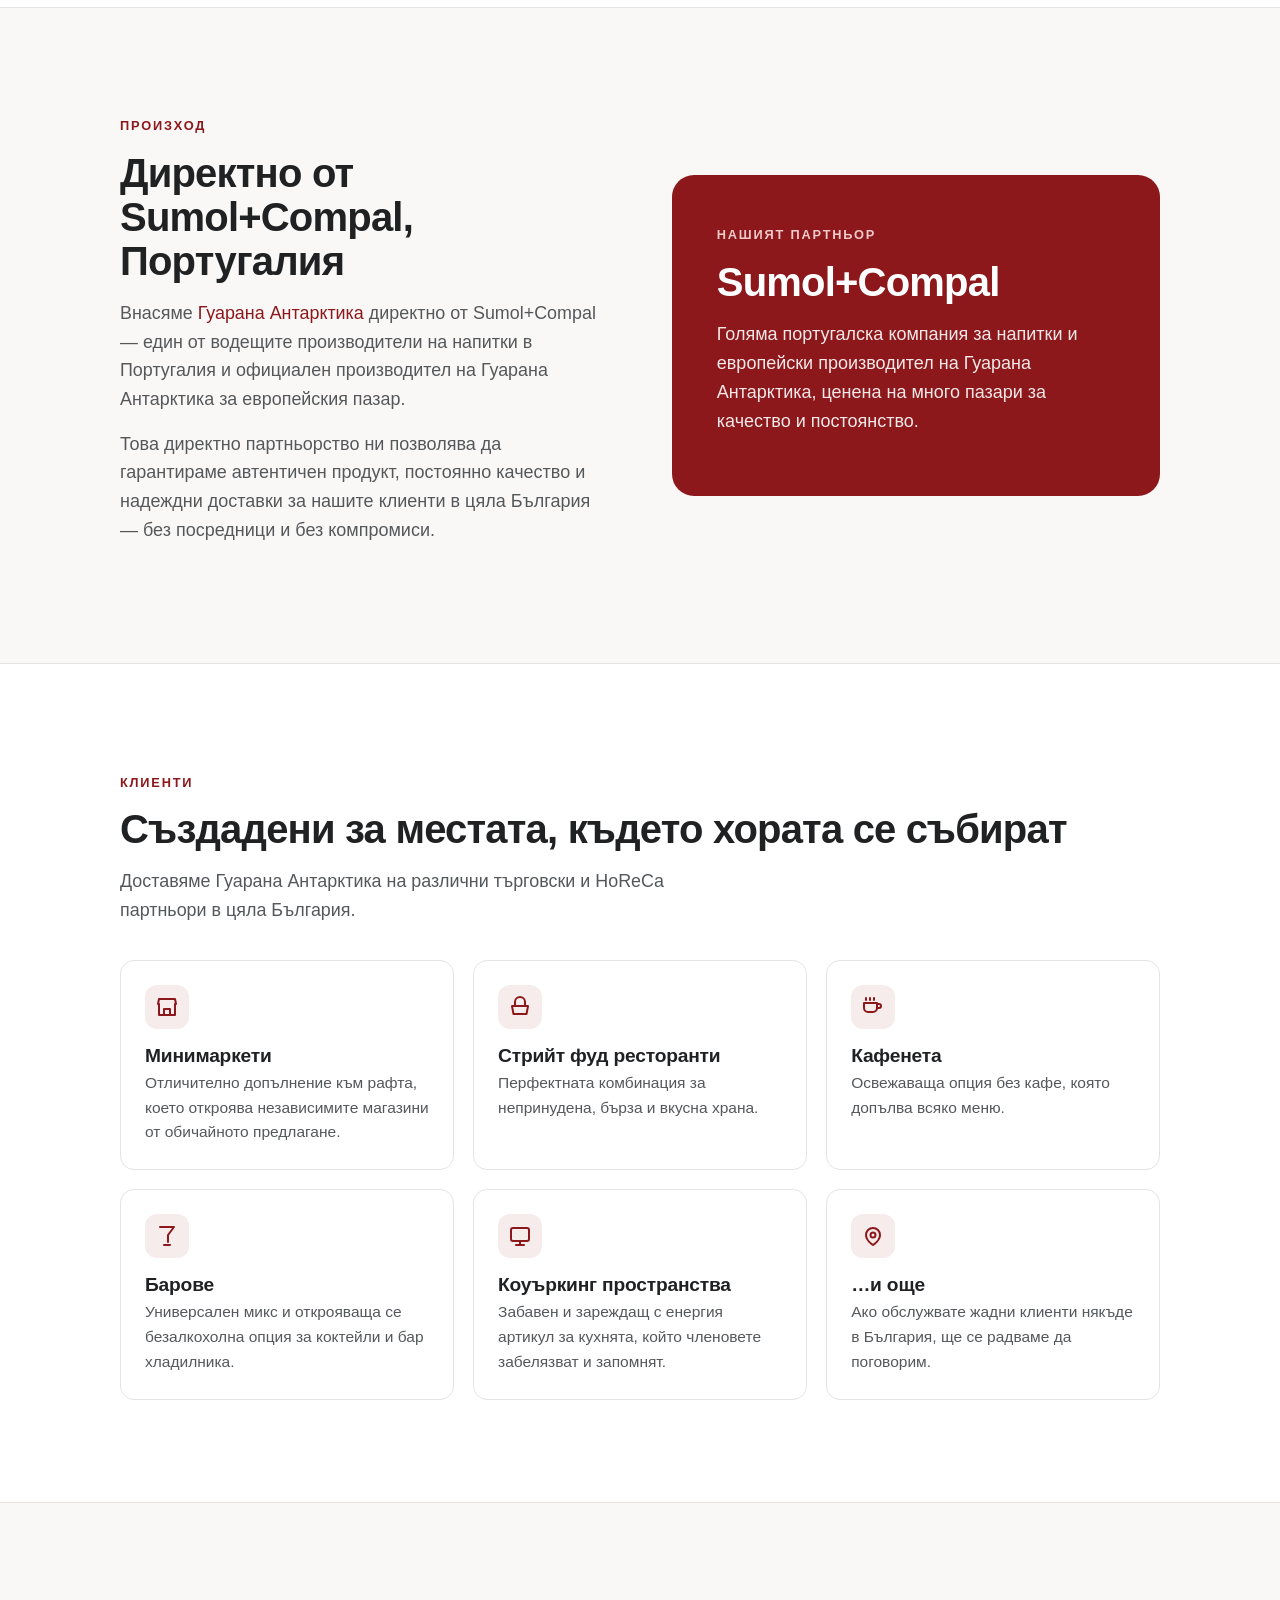
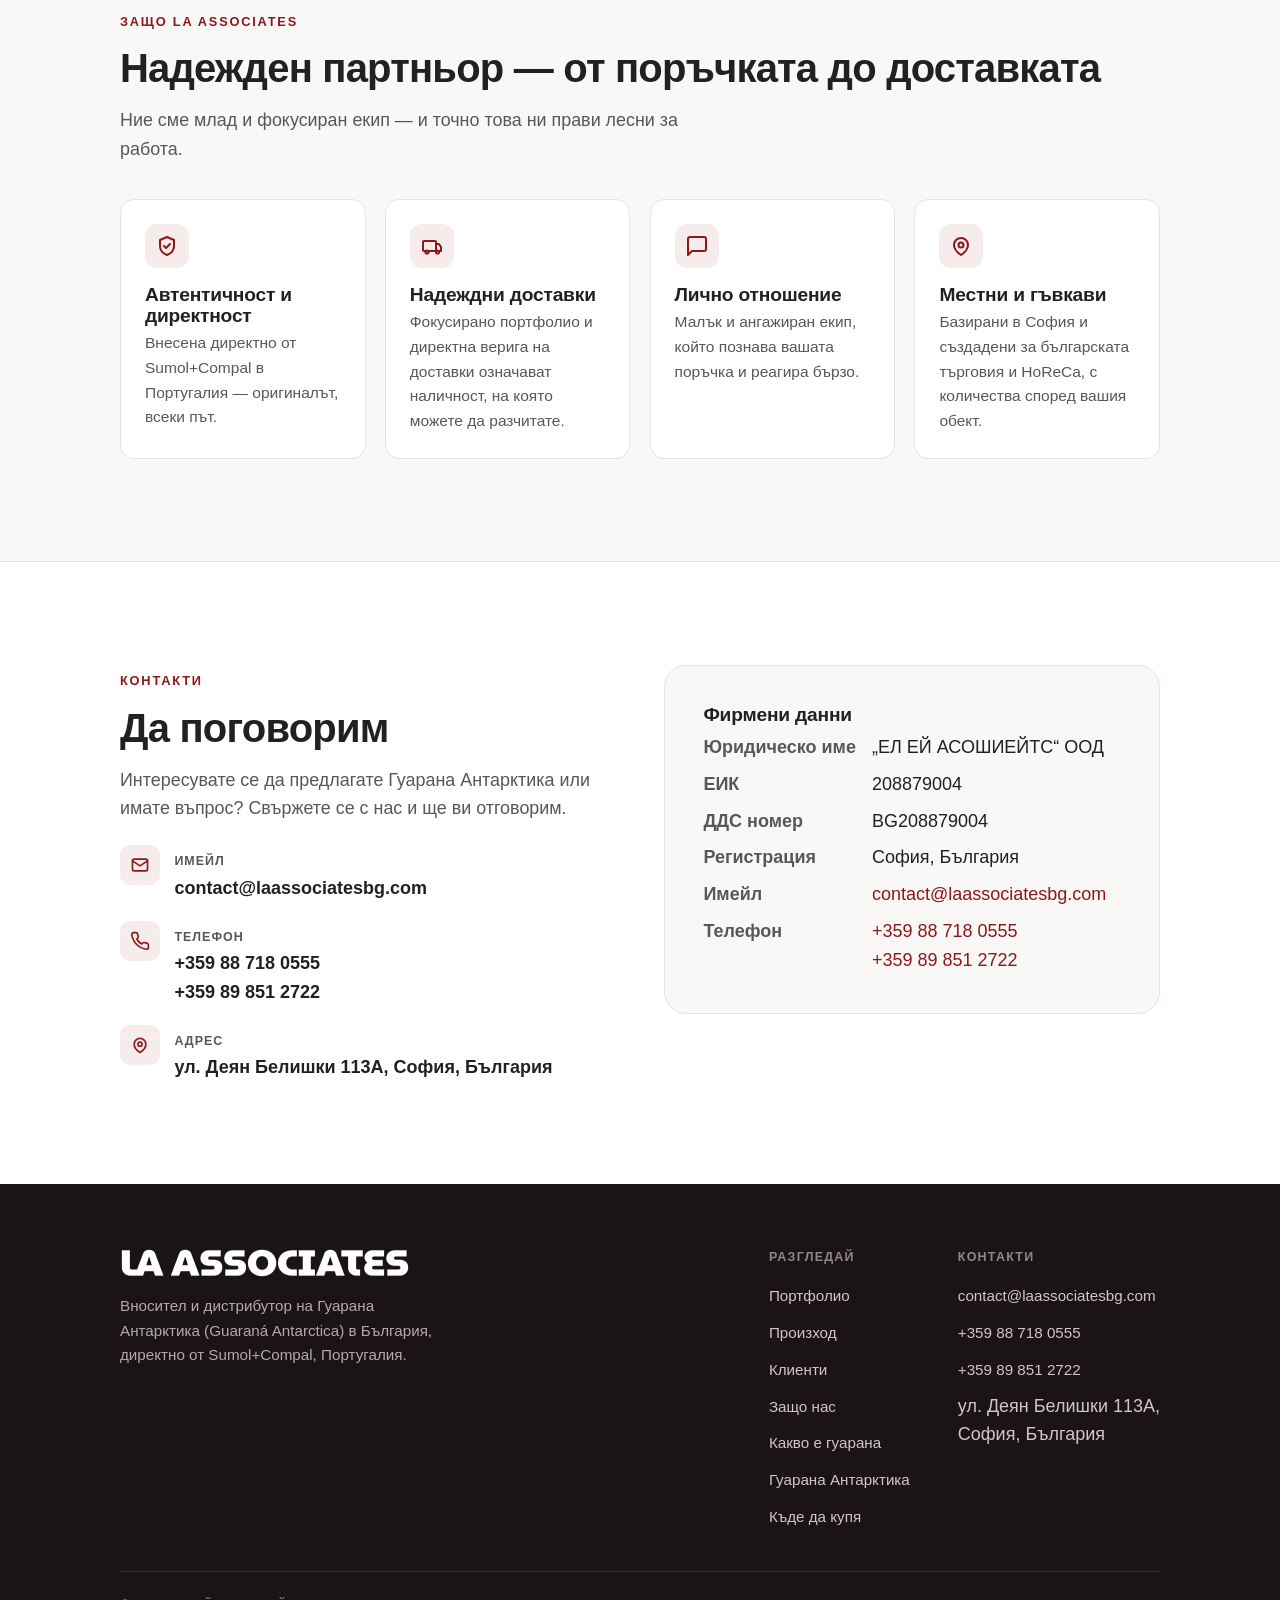
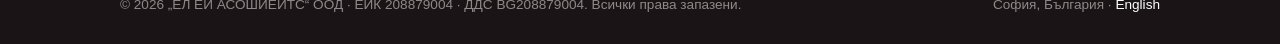
==== commit 1f693c06: "Contact: add second phone number +359 89 851 2722 Co-Authored-By: Claude Opus 5.5 <noreply@anthropic" ====
--- a/index.html
+++ b/index.html
@@ -84,7 +84,7 @@
         "contactPoint": {
           "@type": "ContactPoint",
           "contactType": "sales",
-          "telephone": "+359887180555",
+          "telephone": ["+359887180555", "+359898512722"],
           "email": "contact@laassociatesbg.com",
           "areaServed": "BG",
           "availableLanguage": ["bg", "en"]
@@ -107,7 +107,7 @@
         "url": "https://laassociatesbg.com/",
         "image": "https://laassociatesbg.com/assets/img/og-image.png",
         "logo": "https://laassociatesbg.com/assets/img/logo-mark.png",
-        "telephone": "+359887180555",
+        "telephone": ["+359887180555", "+359898512722"],
         "email": "contact@laassociatesbg.com",
         "vatID": "BG208879004",
         "taxID": "208879004",
@@ -350,7 +350,7 @@
               </li>
               <li>
                 <span class="contact__ico"><svg viewBox="0 0 24 24" fill="none" stroke="currentColor" stroke-width="2" stroke-linecap="round" stroke-linejoin="round"><path d="M22 16.9v3a2 2 0 0 1-2.2 2 19.8 19.8 0 0 1-8.6-3.1 19.5 19.5 0 0 1-6-6 19.8 19.8 0 0 1-3.1-8.6A2 2 0 0 1 4.1 2h3a2 2 0 0 1 2 1.7c.1.9.4 1.8.7 2.6a2 2 0 0 1-.5 2.1L8.1 9.6a16 16 0 0 0 6 6l1.2-1.2a2 2 0 0 1 2.1-.5c.8.3 1.7.6 2.6.7a2 2 0 0 1 1.9 2z"/></svg></span>
-                <span><span class="k">Телефон</span><br><a class="v" href="tel:+359887180555">+359 88 718 0555</a></span>
+                <span><span class="k">Телефон</span><br><a class="v" href="tel:+359887180555">+359 88 718 0555</a><br><a class="v" href="tel:+359898512722">+359 89 851 2722</a></span>
               </li>
               <li>
                 <span class="contact__ico"><svg viewBox="0 0 24 24" fill="none" stroke="currentColor" stroke-width="2" stroke-linecap="round" stroke-linejoin="round"><path d="M12 21s-7-4.5-7-10a7 7 0 0 1 14 0c0 5.5-7 10-7 10z"/><circle cx="12" cy="11" r="2.5"/></svg></span>
@@ -366,7 +366,7 @@
               <dt>ДДС номер</dt><dd>BG208879004</dd>
               <dt>Регистрация</dt><dd>София, България</dd>
               <dt>Имейл</dt><dd><a href="mailto:contact@laassociatesbg.com">contact@laassociatesbg.com</a></dd>
-              <dt>Телефон</dt><dd><a href="tel:+359887180555">+359 88 718 0555</a></dd>
+              <dt>Телефон</dt><dd><a href="tel:+359887180555">+359 88 718 0555</a><br><a href="tel:+359898512722">+359 89 851 2722</a></dd>
             </dl>
           </aside>
         </div>
@@ -399,6 +399,7 @@
             <ul>
               <li><a href="mailto:contact@laassociatesbg.com">contact@laassociatesbg.com</a></li>
               <li><a href="tel:+359887180555">+359 88 718 0555</a></li>
+              <li><a href="tel:+359898512722">+359 89 851 2722</a></li>
               <li>ул. Деян Белишки 113А,<br>София, България</li>
             </ul>
             <!-- Social links go here once available -->
